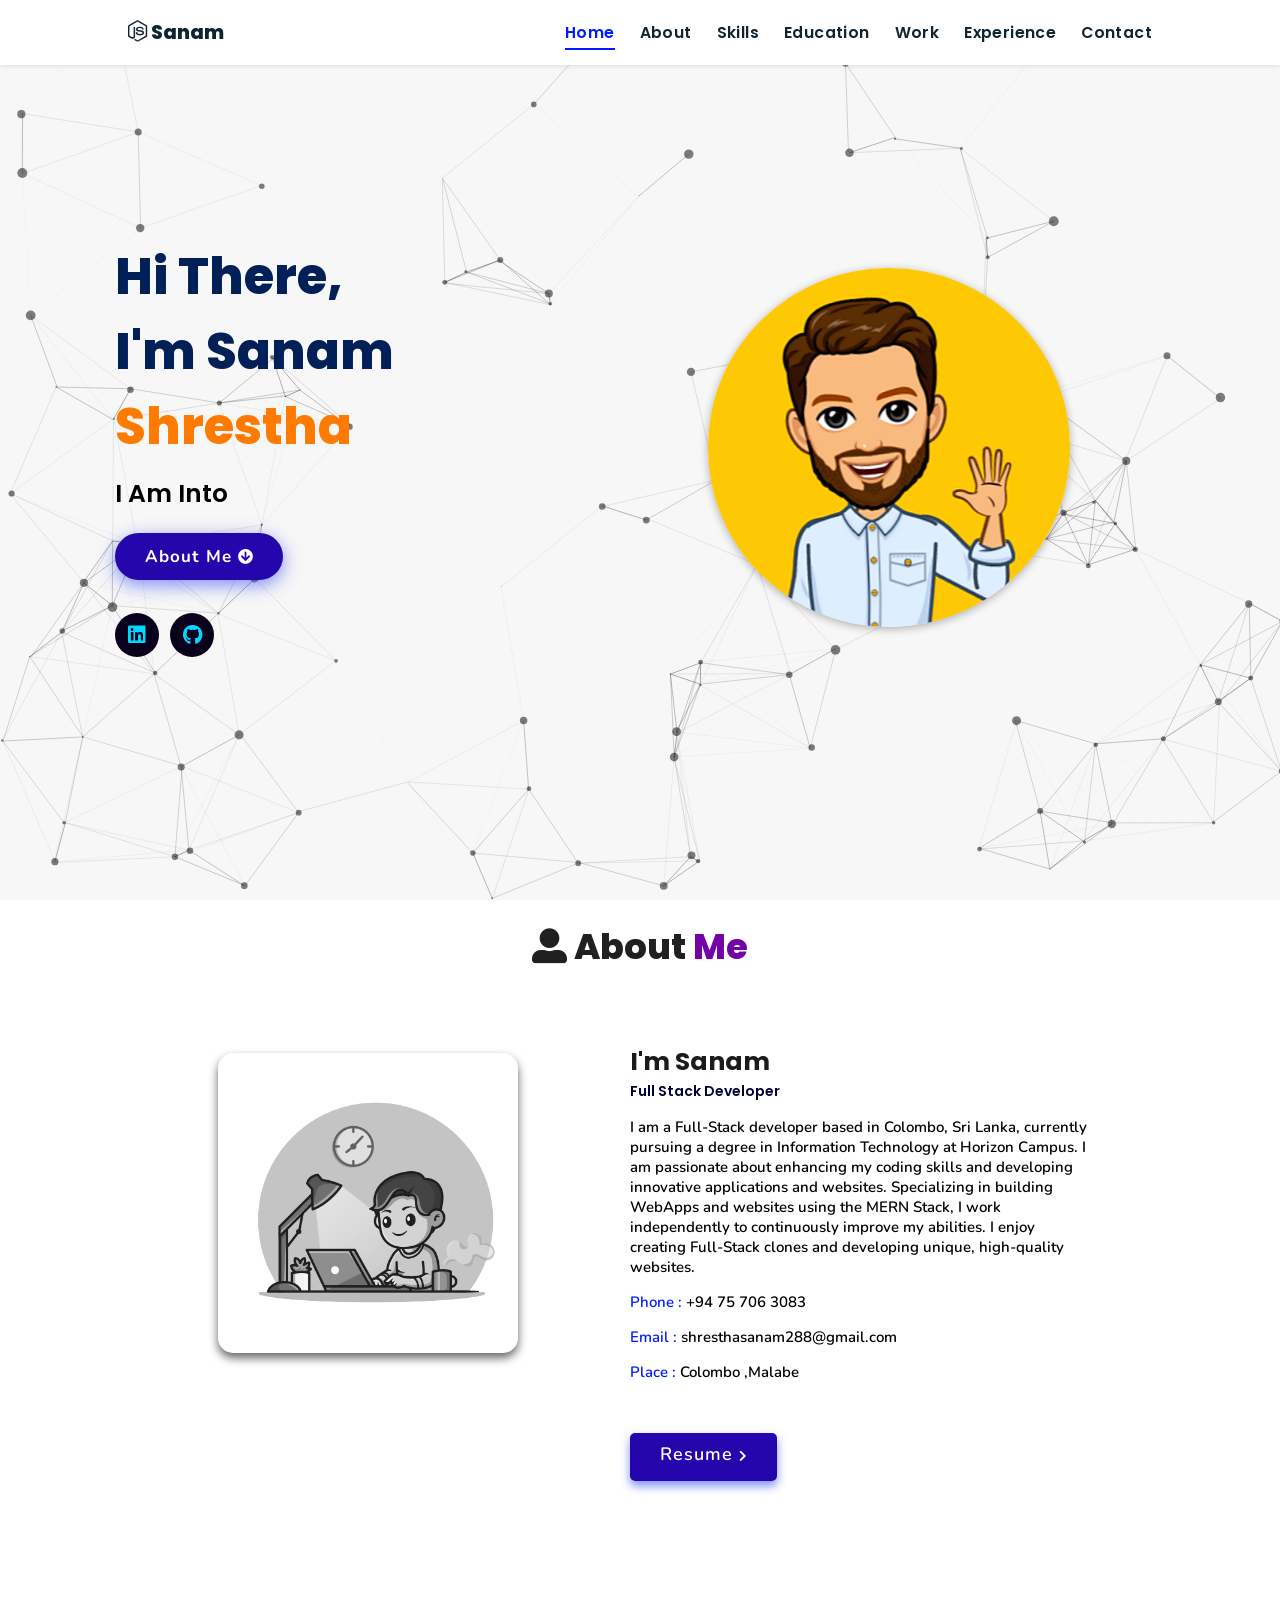
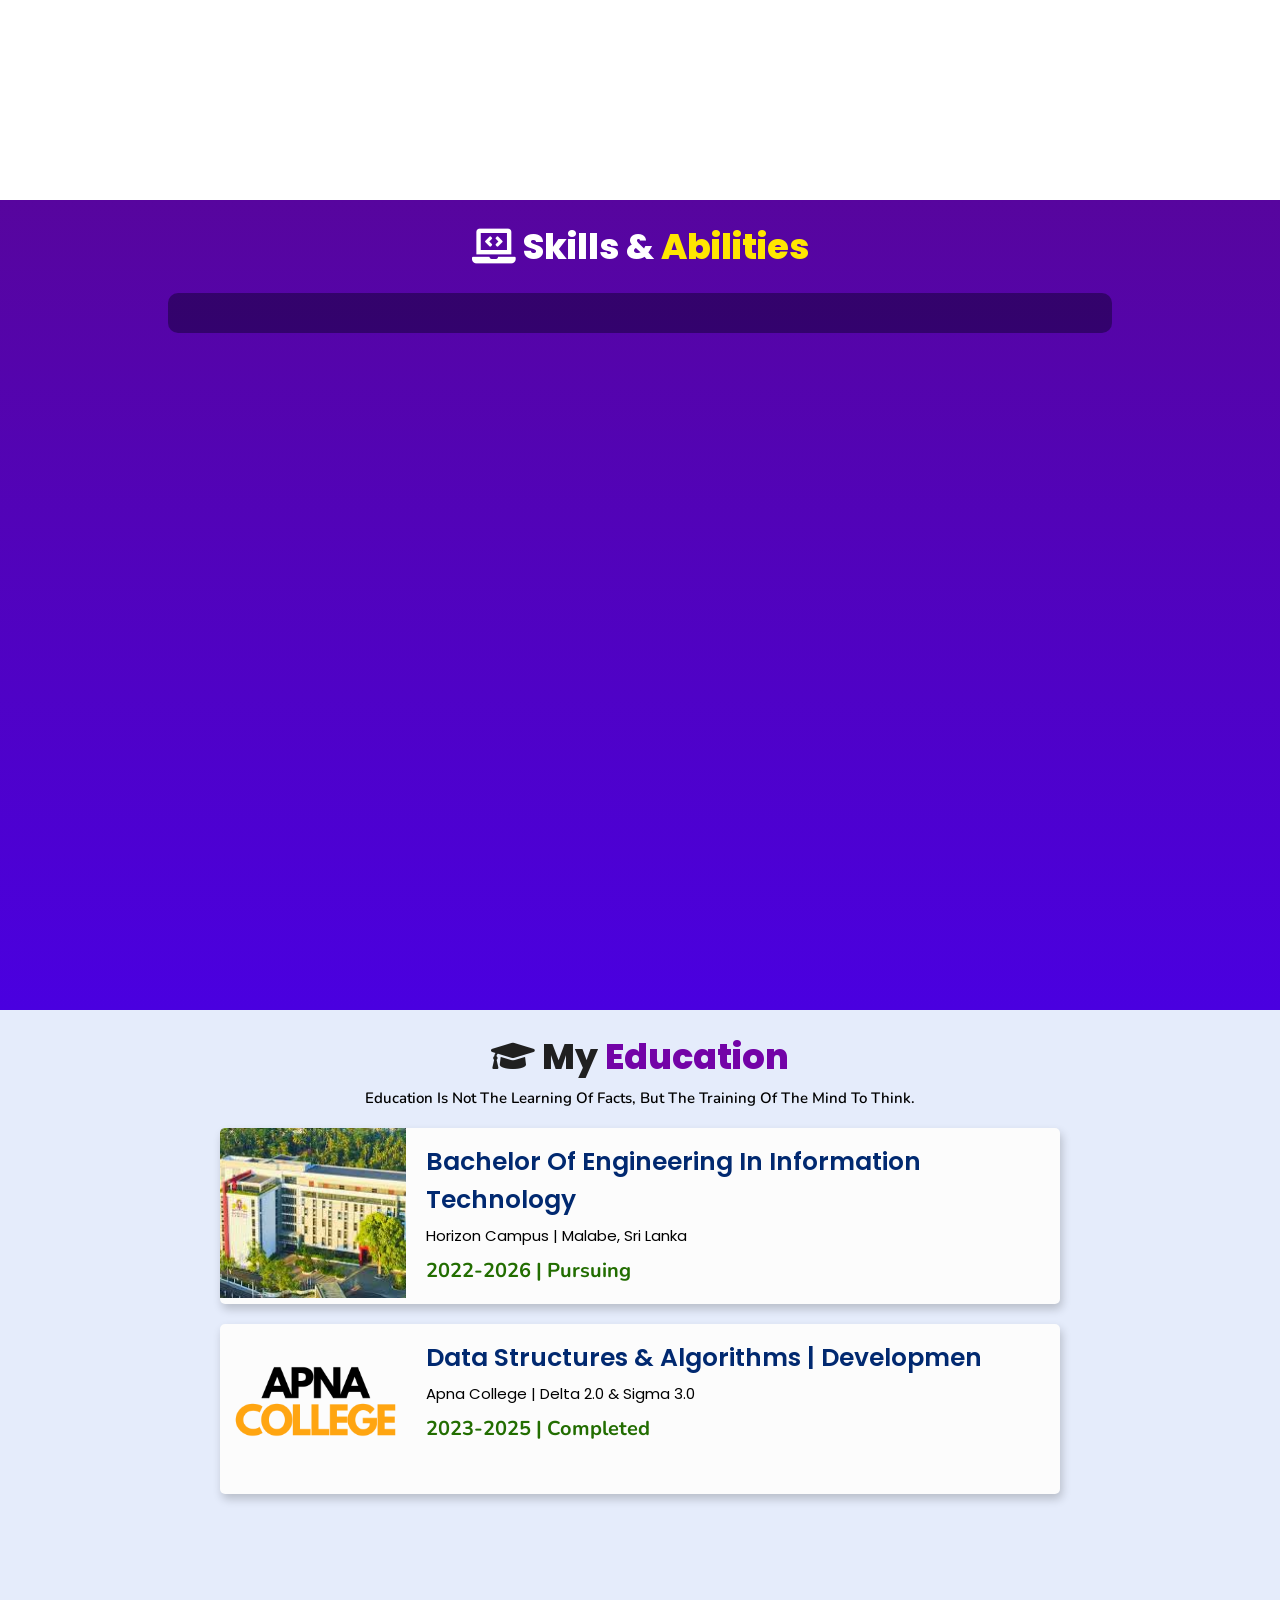
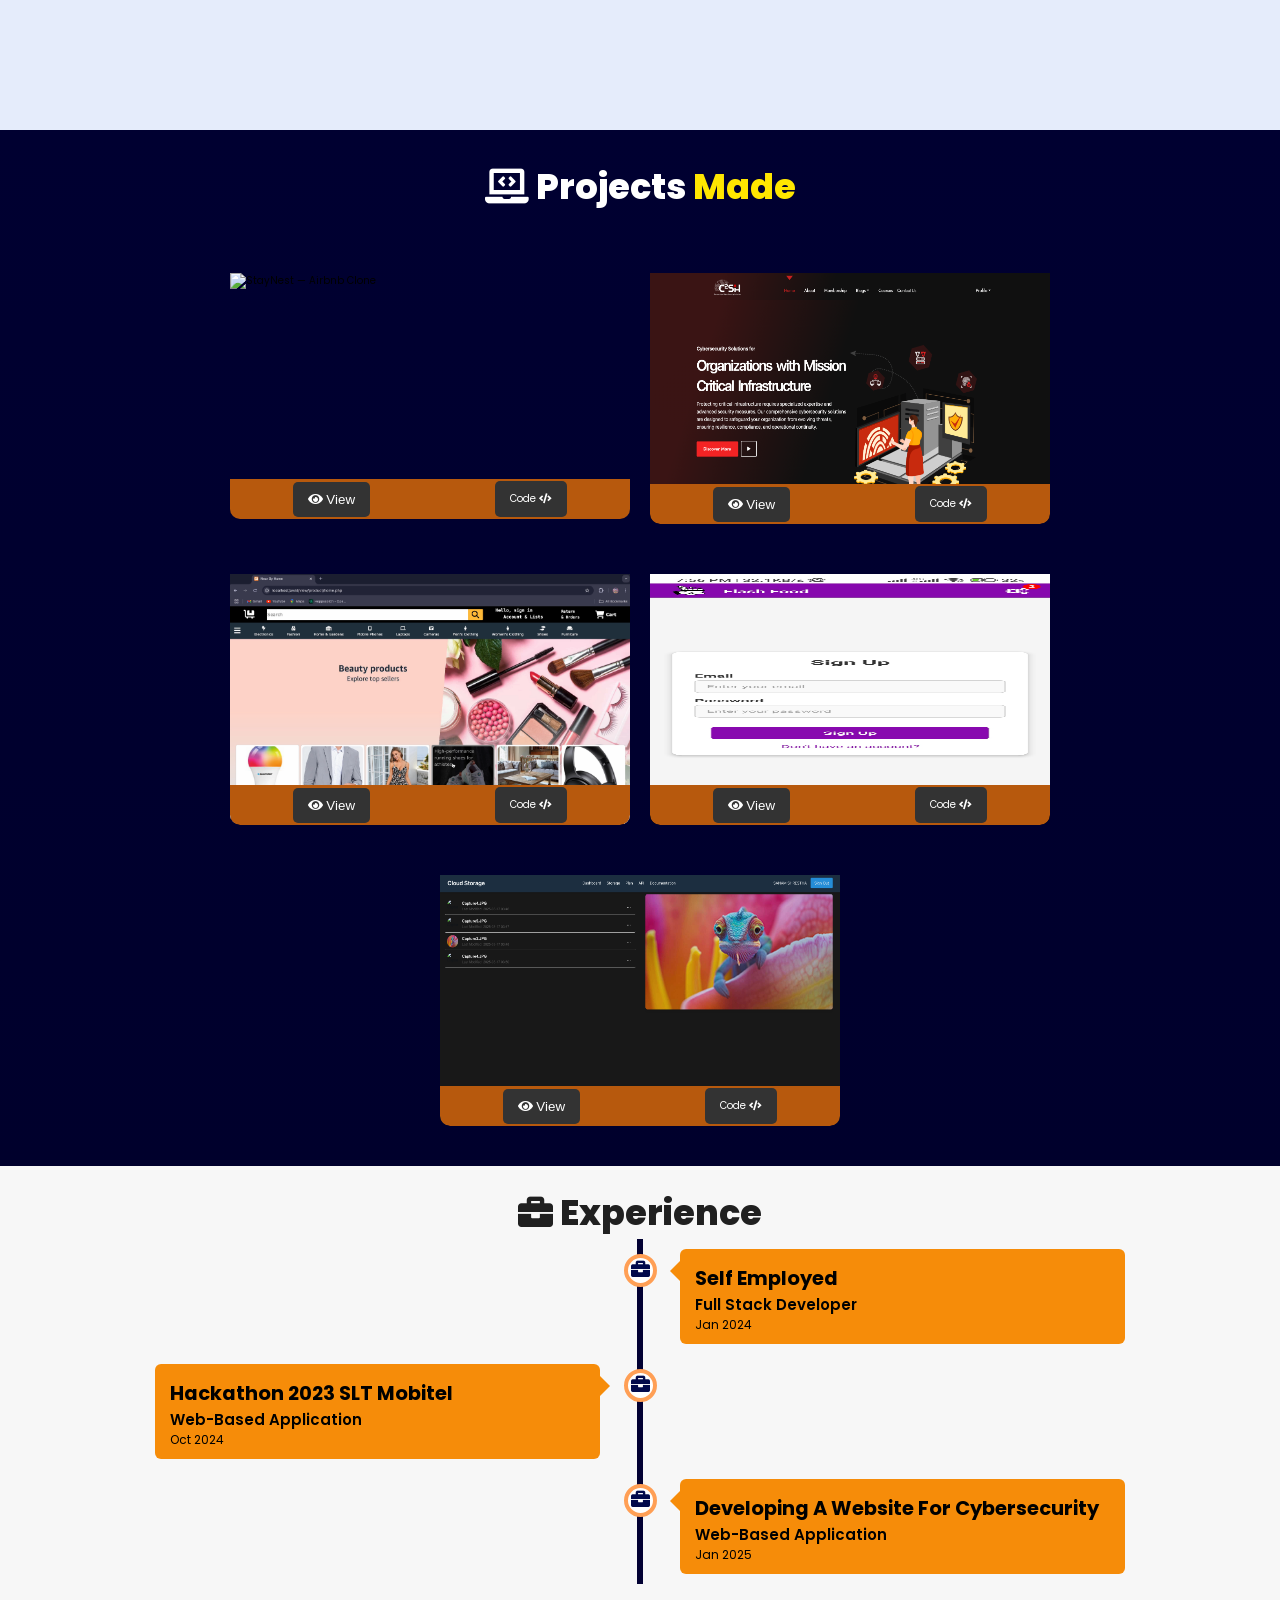
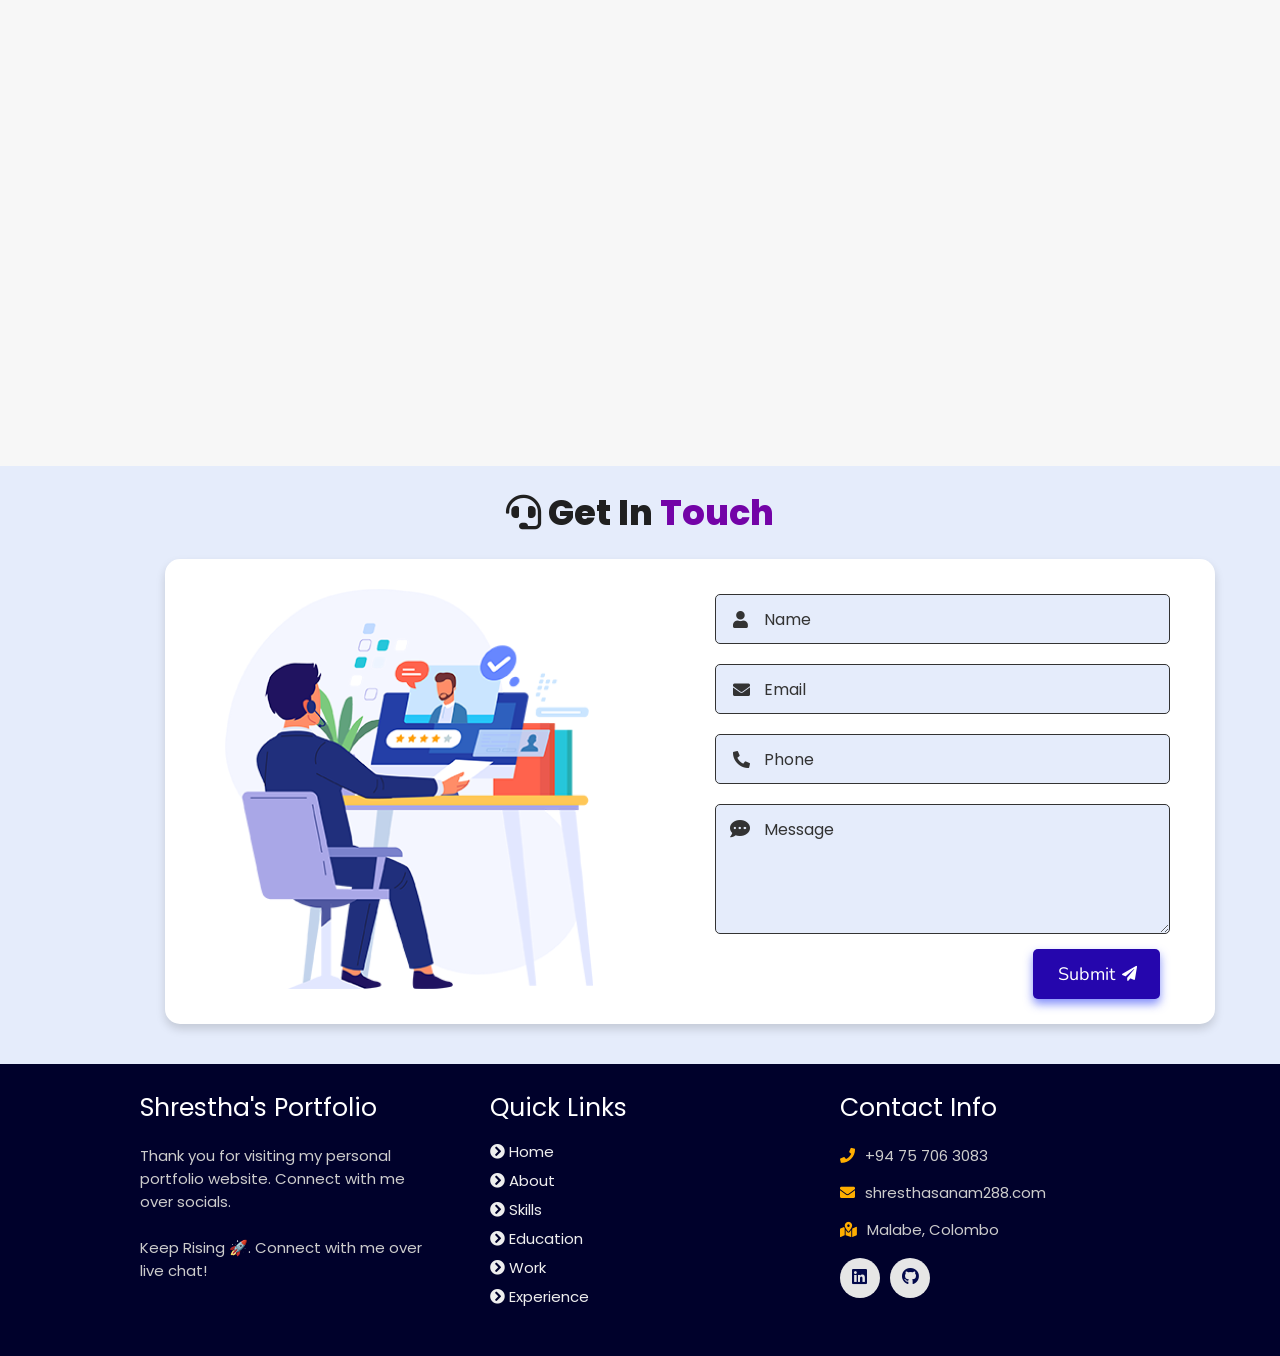
==== index.html @ e79ca063 "first commit" ====
<!DOCTYPE html>
<html lang="en">
<head>
    <meta charset="UTF-8">
    <meta http-equiv="X-UA-Compatible" content="IE=edge">
    <meta name="viewport" content="width=device-width, initial-scale=1.0">
    <meta name="keywords"
      content=", portfolio, jigar, full stack dev, personal portfolio lifecodes, portfolio design, portfolio website, personal portfolio" />
    <meta name="description" content="Welcome to Jigar's Portfolio. Full-Stack Web Developer and Android App Developer" />
    <!-- Custom CSS -->
    <link rel="stylesheet" href="./assets/css/style.css">
    <!-- Font Awesome -->
    <link rel="stylesheet" href="https://cdnjs.cloudflare.com/ajax/libs/font-awesome/5.15.3/css/all.min.css" integrity="sha512-iBBXm8fW90+nuLcSKlbmrPcLa0OT92xO1BIsZ+ywDWZCvqsWgccV3gFoRBv0z+8dLJgyAHIhR35VZc2oM/gI1w==" crossorigin="anonymous" referrerpolicy="no-referrer" />
    <!-- Favicon -->
    <link id='favicon' rel="shortcut icon" href="./assets/images/cmsoon.png" type="image/x-png">
    <title>Portfolio | Sanam</title>
</head>
<style>
.projecttt {
  display: flex;
  flex-wrap: wrap;
  gap: 20px;
  padding: 20px;
  justify-content: center;
}

  .projectBox {
    margin-top: 3rem;
    width: 40rem;

    border-bottom-left-radius: 10px !important;
    border-bottom-right-radius: 10px;
    overflow: hidden;

  }

  .projectBox img {
    width: 100%;
    max-height: 25rem;
    min-height: 25rem;

  }

  .projectBox .btns {
    background-color: #b7590d;
    height: 4rem;
    margin-top: -4.4rem;
    z-index: 1;
    position: relative;
    border-bottom-left-radius: 10px;
    border-bottom-right-radius: 10px;
    display: flex;
    align-items: center;
    justify-content: space-around;
  }

  .projectBox .btns .btn {
    text-decoration: none;
    background-color: #333;
    color: white;
    padding: 10px 15px;
    margin: 5px 0;
    border-radius: 5px;
    display: inline-block;
    transition: background-color 0.3s ease;
  }

  .projectBox .btns .btn:hover {
    background-color: #555;
  }
</style>
<body oncontextmenu="return false">

<!-- pre loader -->
<!-- <div class="loader-container">
  <img draggable="false" src="./assets/images/preloader.gif" alt="">
</div> -->

<!-- navbar starts -->
<header>
        <a href="/" class="logo"><i class="fab fa-node-js"></i> Sanam</a>

        <div id="menu" class="fas fa-bars"></div>
        <nav class="navbar">
            <ul>
            <li><a class="active" href="#home">Home</a></li>
            <li><a href="#about">About</a></li>
            <li><a href="#skills">Skills</a></li>
            <li><a href="#education">Education</a></li>
            <li><a href="#work">Work</a></li>
            <li><a href="#experience">Experience</a></li>
            <li><a href="#contact">Contact</a></li>
            </ul>
        </nav>
</header>
<!-- navbar ends -->


<!-- hero section starts -->
<section class="home" id="home">
    <div id="particles-js"></div>

    <div class="content">
    <h2>Hi There,<br /> I'm Sanam <span>Shrestha</span></h2>
    <p>i am into <span class="typing-text"></span></p>
    <a href="#about" class="btn"><span>About Me</span>
      <i class="fas fa-arrow-circle-down"></i>
    </a>
    <div class="socials">
        <ul class="social-icons">
          <li><a class="linkedin" aria-label="LinkedIn" href="https://www.linkedin.com/in/sanam-shrestha-933bb5189/"
              target="_blank"><i class="fab fa-linkedin"></i></a></li>
          <li><a class="github" aria-label="GitHub" href="https://github.com/sanam1999" target="_blank"><i
                class="fab fa-github"></i></a></li>
          <!-- <li><a class="twitter" aria-label="Twitter" href="https://twitter.com/jigar_sable" target="_blank"><i class="fab fa-twitter"></i></a></li> -->
          <!-- <li><a class="telegram" aria-label="Telegram" href="https://t.me/lifecode5" target="_blank"><i class="fab fa-telegram-plane"></i></a></li> -->
        </ul>
      </div>
    </div>
<div class="image">
    <img draggable="false" class="tilt" src="./assets/images/hero1.png" alt="">
</div>
</section>
<!-- hero section ends -->


<!-- about section starts -->
<section class="about" id="about">
    <h2 class="heading"><i class="fas fa-user-alt"></i> About <span>Me</span></h2>
    
    <div class="row">

    <div class="image">
        <img draggable="false" class="tilt" src="./assets/images/cmsoon.png" alt="">
    </div>
    <div class="content">
        <h3>I'm Sanam</h3>
        <span class="tag">Full Stack Developer</span>
        
        <p>I am a Full-Stack developer based in Colombo, Sri Lanka, currently pursuing a degree in Information Technology at
          Horizon Campus. I am passionate about enhancing my coding skills and developing innovative applications and websites.
          Specializing in building WebApps and websites using the MERN Stack, I work independently to continuously improve my
          abilities. I enjoy creating Full-Stack clones and developing unique, high-quality websites. </p>
        
        <div class="box-container">
            <div class="box">
              <p><span> phone : </span> +94 75 706 3083</p>
              
              
              <p><span> Email : </span> shresthasanam288@gmail.com</p>
              <p><span> place : </span> Colombo ,Malabe</p>
            </div>
        </div>
        
        <div class="resumebtn">
            <a href="https://drive.google.com/file/d/1171A6uXDtt6zjTAc5WfimuRPs0Zr7QX6/view?usp=drive_link" target="_blank"
              class="btn"><span>Resume</span>
                <i class="fas fa-chevron-right"></i>
            </a>
        </div>

    </div>
    </div>
</section>
<!-- about section ends -->

<!-- skills section starts -->
<section class="skills" id="skills">

    <h2 class="heading"><i class="fas fa-laptop-code"></i> Skills & <span>Abilities</span></h2>

    <div class="container">
          <div class="row" id="skillsContainer">

            <!-- <div class="bar">
              <div class="info">
                <img src="https://img.icons8.com/color/48/000000/adobe-xd.png"/>
                <span>AdobeXD</span>
              </div>
            </div> -->

      </div>
</div>
</section>
<!-- skills section ends -->


<!-- education section starts -->
<section class="education" id="education">

  <h1 class="heading"><i class="fas fa-graduation-cap"></i> My <span>Education</span></h1>

    <p class="qoute">Education is not the learning of facts, but the training of the mind to think.</p>

    <div class="box-container">

    <div class="box">
        <div class="image">
        <img draggable="false" src="./assets/images/educat/campus.jpeg" alt="">
        </div>
        <div class="content">
        <h3>Bachelor of Engineering in Information Technology</h3>
        <p>Horizon Campus | Malabe, Sri Lanka </p>
        <h4>2022-2026 | Pursuing</h4>
        </div>
    </div>

    <div class="box">
      <div class="image">
      <img draggable="false" src="./assets/images/educat/course.png" alt="">
      </div>
      <div class="content">
      <h3> Data Structures & Algorithms | Developmen </h3>
      <p>Apna College | Delta 2.0 & Sigma 3.0</p>
      <h4>2023-2025 | Completed</h4>
      </div>
    </div>

</div>
</section>
<!-- education section ends -->


<!-- work project section starts -->
<section class="work" id="work">

  <h2 class="heading"><i class="fas fa-laptop-code"></i> Projects <span>Made</span></h2>

  <div class="projecttt">
  
 

</div>


</section>
<!-- work project section ends -->

<!-- experience section starts -->
<section class="experience" id="experience">

  <h2 class="heading"><i class="fas fa-briefcase"></i> Experience </h2>

  <div class="timeline">

    <div class="container right">
      <div class="content">
        <div class="tag">
          <h2>Self Employed</h2>
        </div>
        <div class="desc">
            <h3>Full Stack Developer</h3>
            <p>Jan 2024</p>
        </div>
      </div>
    </div>

    <div class="container left">
      <div class="content">
        <div class="tag">
          <h2>Hackathon 2023 SLT Mobitel</h2>
          </div>
          <div class="desc">
            <h3>Web-based Application</h3>
            <p>Oct 2024</p>
        </div>
      </div>
    </div>
  <div class="container right">
    <div class="content">
      <div class="tag">
        <h2>Developing a Website for Cybersecurity</h2>
        </div>
        <div class="desc">
        <h3>Web-based Application</h3>
        <p>Jan 2025</p>
        </div>
        </div>
        </div>

  


</div>

</section>
<!-- experience section ends -->

<!-- contact section starts -->
<section class="contact" id="contact">
  
  <h2 class="heading"><i class="fas fa-headset"></i> Get in <span>Touch</span></h2>

  <div class="container">
    <div class="content">
      <div class="image-box">
        <img draggable="false" src="./assets/images/contact1.png" alt="">
      </div>
    <form id="contact-form">
      
      <div class="form-group">
        <div class="field">
          <input type="text" name="name" placeholder="Name" required>
          <i class='fas fa-user'></i>
        </div>
        <div class="field">
          <input type="text" name="email" placeholder="Email" required>
          <i class='fas fa-envelope'></i>
        </div>
        <div class="field">
          <input type="text" name="phone" placeholder="Phone">
          <i class='fas fa-phone-alt'></i>
        </div>
        <div class="message">
        <textarea placeholder="Message" name="message" required></textarea>
        <i class="fas fa-comment-dots"></i>
        </div>
        </div>
      <div class="button-area">
        <button type="submit">
          Submit <i class="fa fa-paper-plane"></i></button>
      </div>
    </form>
  </div>
  </div>
</section>
<!-- contact section ends -->


<!-- footer section starts -->
<section class="footer">

  <div class="box-container">

      <div class="box">
          <h3>Shrestha's Portfolio</h3>
          <p>Thank you for visiting my personal portfolio website. Connect with me over socials. <br/> <br/> Keep Rising 🚀. Connect with me over live chat!</p>
      </div>

      <div class="box">
          <h3>quick links</h3>
          <a href="#home"><i class="fas fa-chevron-circle-right"></i> home</a>
          <a href="#about"><i class="fas fa-chevron-circle-right"></i> about</a>
          <a href="#skills"><i class="fas fa-chevron-circle-right"></i> skills</a>
          <a href="#education"><i class="fas fa-chevron-circle-right"></i> education</a>
          <a href="#work"><i class="fas fa-chevron-circle-right"></i> work</a>
          <a href="#experience"><i class="fas fa-chevron-circle-right"></i> experience</a>
      </div>

      <div class="box">
          <h3>contact info</h3>
          <p> <i class="fas fa-phone"></i>+94 75 706 3083</p>
          <p> <i class="fas fa-envelope"></i>shresthasanam288.com</p>
          <p> <i class="fas fa-map-marked-alt"></i>Malabe, Colombo</p>
          <div class="share">

              <a href="https://www.linkedin.com/in/sanam-shrestha-933bb5189/" class="fab fa-linkedin" aria-label="LinkedIn"
                target="_blank"></a>
              <a href="https://github.com/sanam1999" class="fab fa-github" aria-label="GitHub" target="_blank"></a>
              </div>
      </div>
  </div>



</section>
<!-- footer section ends -->


<!-- scroll top btn -->
<a href="#home" aria-label="ScrollTop" class="fas fa-angle-up" id="scroll-top"></a>
<!-- scroll back to top -->


<!-- ==== ALL MAJOR JAVASCRIPT CDNS STARTS ==== -->
<!-- jquery cdn -->
<script src="https://cdnjs.cloudflare.com/ajax/libs/jquery/3.6.0/jquery.min.js" integrity="sha512-894YE6QWD5I59HgZOGReFYm4dnWc1Qt5NtvYSaNcOP+u1T9qYdvdihz0PPSiiqn/+/3e7Jo4EaG7TubfWGUrMQ==" crossorigin="anonymous" referrerpolicy="no-referrer"></script>

<!-- typed.js cdn -->
<script src="https://cdnjs.cloudflare.com/ajax/libs/typed.js/2.0.5/typed.min.js" integrity="sha512-1KbKusm/hAtkX5FScVR5G36wodIMnVd/aP04af06iyQTkD17szAMGNmxfNH+tEuFp3Og/P5G32L1qEC47CZbUQ==" crossorigin="anonymous" referrerpolicy="no-referrer"></script>

<!-- particle.js links -->
<script src="./assets/js/particles.min.js"></script>
<script src="./assets/js/app.js"></script>

<!-- vanilla tilt.js links -->
<script src="https://cdnjs.cloudflare.com/ajax/libs/vanilla-tilt/1.7.0/vanilla-tilt.min.js" integrity="sha512-SttpKhJqONuBVxbRcuH0wezjuX+BoFoli0yPsnrAADcHsQMW8rkR84ItFHGIkPvhnlRnE2FaifDOUw+EltbuHg==" crossorigin="anonymous" referrerpolicy="no-referrer"></script>

<!-- scroll reveal anim -->
<script src="https://unpkg.com/scrollreveal"></script>

<script
      type="text/javascript"
      src="https://cdn.jsdelivr.net/npm/emailjs-com@3/dist/email.min.js"
    ></script>

<!-- ==== ALL MAJOR JAVASCRIPT CDNS ENDS ==== -->

<script src="./assets/js/script.js"></script>
<script src="./assets/js/loadprojectdata.js"></script>


</body>
</html>
---- assets/css/style.css ----
@import url("https://fonts.googleapis.com/css2?family=Poppins:wght@400;600;700&display=swap");
@import url("https://fonts.googleapis.com/css2?family=Nunito:ital,wght@0,300;0,400;0,600;0,700;1,300;1,400&display=swap");

* {
  margin: 0;
  padding: 0;
  box-sizing: border-box;
  text-decoration: none;
  outline: none;
  border: none;
  text-transform: capitalize;
  transition: all 0.2s linear;
}
html {
  font-size: 62.5%;
  overflow-x: hidden;
  scroll-behavior: smooth;
}
body {
  background: #f7f7f7;
  font-family: "Poppins", sans-serif;
}

*::selection {
  background: #2b3dda;
  color: #fff;
}

html {
  font-size: 62.5%;
  overflow-x: hidden;
}
html::-webkit-scrollbar {
  width: 0.8rem;
}
html::-webkit-scrollbar-track {
  background: rgb(235, 202, 245);
}
html::-webkit-scrollbar-thumb {
  background: #420177;
}

/* pre loader start */
.loader-container {
  position: fixed;
  top: 0;
  left: 0;
  z-index: 10000;
  background: #e6eff1;
  display: flex;
  align-items: center;
  justify-content: center;
  height: 100%;
  width: 100%;
}
.loader-container.fade-out {
  top: -120%;
}
/* pre loader end */

/* navbar starts */
header {
  position: fixed;
  top: 0;
  left: 0;
  right: 0;
  z-index: 1000;
  display: flex;
  align-items: center;
  justify-content: space-between;
  padding: 1.7rem 10%;
  height: 6.5rem;
  background-color: #fff;
  box-shadow: 0 1px 4px rgba(146, 161, 176, 0.3);
}
section {
  min-height: 100vh;
  padding: 2rem 9%;
}
.heading {
  font-size: 3.5rem;
  color: rgb(32, 32, 32);
  font-weight: 800;
  text-align: center;
}
.heading span {
  color: rgb(115, 3, 167);
}
header .logo {
  font-size: 1.9rem;
  font-weight: 800;
  text-decoration: none;
  color: #0e2431;
}
header .logo i {
  font-size: 2.2rem;
}
header .logo:hover {
  color: #fc8c05;
}
header .navbar ul {
  list-style: none;
  display: flex;
  justify-content: center;
  align-items: center;
}
header .navbar li {
  margin-left: 2.5rem;
}
header .navbar ul li a {
  font-size: 1.57rem;
  color: #0e2431;
  font-weight: 600;
  text-decoration: none;
  letter-spacing: 0.04rem;
  transition: 0.2s;
}
header .navbar ul li a.active,
header .navbar ul li a:hover {
  color: #011aff;
  border-bottom: 0.2rem solid #011aff;
  padding: 0.5rem 0;
}
/* navbar ends */

/* hamburger icon starts*/
#menu {
  font-size: 3rem;
  cursor: pointer;
  color: rgb(24, 2, 63);
  display: none;
}
@media (max-width: 768px) {
  #menu {
    display: block;
  }
  header .navbar {
    position: fixed;
    top: 6.5rem;
    right: -120%;
    width: 75%;
    height: 100%;
    text-align: left;
    align-items: flex-start;
    background-color: #0e0f31;
  }
  header .navbar ul {
    flex-flow: column;
    padding: 1rem;
  }
  header .navbar ul li {
    text-align: center;
    width: 100%;
    margin: 1rem 0;
    border-radius: 0.5rem;
    width: 26rem;
  }
  header .navbar ul li a {
    display: block;
    padding: 1rem;
    text-align: left;
    color: #fff;
    font-size: 2rem;
  }
  header .navbar ul li a.active,
  header .navbar ul li a:hover {
    padding: 1rem;
    color: #fff;
    border-radius: 0.5rem;
    border-bottom: 0.5rem solid #011aff;
  }
  .fa-times {
    transform: rotate(180deg);
  }
  header .navbar.nav-toggle {
    right: 0;
  }
}
/* hamburger icon ends */

/* hero section starts*/
.home {
  position: relative;
  display: flex;
  flex-wrap: wrap;
  gap: 1.5rem;
  min-height: 100vh;
  align-items: center;
}
.home #particles-js {
  position: absolute;
  top: 0;
  left: 0;
  height: 100%;
  width: 100%;
}
.home::before {
  content: "";
  position: absolute;
  top: 0;
  left: 0;
  height: 100%;
  width: 100%;
}
.home .content {
  flex: 1 1 40rem;
  padding-top: 1rem;
  z-index: 1;
}
.home .image {
  flex: 1 1 40rem;
  z-index: 1;
}
.home .image img {
  width: 70%;
  margin-left: 6rem;
  border-radius: 50%;
  box-shadow: 0 2px 8px rgba(0, 0, 0, 0.3);
  cursor: pointer;
}
.home .image img:hover {
  box-shadow: 0 5px 15px rgba(0, 0, 0, 0.5);
}
.home .content h2 {
  font-size: 5rem;
  font-weight: 800;
  color: #002057;
}
.home .content h2 span {
  font-size: 5rem;
  font-weight: 800;
  color: #ff7b00;
}
.home .content p {
  font-size: 2.5rem;
  color: #000;
  font-weight: 600;
  padding: 1rem 0;
}
.home .content p span {
  font-size: 2.5rem;
  color: rgb(148, 8, 8);
  font-weight: 600;
  padding: 1rem 0;
}
.home .btn {
  margin-top: 1rem;
  position: absolute;
  line-height: 0;
  padding: 1.6rem 3rem;
  border-radius: 4em;
  transition: 0.5s;
  color: #fff;
  background: #2506ad;
  box-shadow: 0px 5px 18px rgba(48, 68, 247, 0.6);
  font-family: "Nunito", sans-serif;
}
.home .btn span {
  font-weight: 700;
  font-size: 1.7rem;
  letter-spacing: 0.1rem;
}
.home .btn i {
  margin-left: 0.3rem;
  font-size: 1.5rem;
  transition: 0.3s;
}
.home .btn:hover {
  background: #1a047e;
}
.home .btn:hover i {
  transform: translateX(5px);
}
/* social icons start */
.socials {
  position: relative;
  margin-top: 9rem;
}
.socials .social-icons {
  padding-left: 0;
  margin-bottom: 0;
  list-style: none;
}
.socials .social-icons li {
  display: inline-block;
  margin-bottom: 14px;
}
.social-icons a {
  font-size: 2rem;
  display: inline-block;
  line-height: 44px;
  color: #00d9ff;
  background-color: #09011b;
  width: 44px;
  height: 44px;
  text-align: center;
  margin-right: 8px;
  border-radius: 100%;
  -webkit-transition: all 0.2s linear;
  -o-transition: all 0.2s linear;
  transition: all 0.2s linear;
}
.social-icons a:active,
.social-icons a:focus,
.social-icons a:hover {
  color: #fff;
  background-color: #0685da;
}
.social-icons a.github:hover {
  background-color: #0e0e0e;
}
.social-icons a.twitter:hover {
  background-color: #00aced;
}
.social-icons a.linkedin:hover {
  background-color: #007bb6;
}
.social-icons a.dev:hover {
  background-color: #070707;
}
.social-icons a.instagram:hover {
  background-color: #ee00da;
}
/* social icons end */

/* hero media queries starts*/
@media (max-width: 450px) {
  .home .btn {
    margin: 4rem 0;
  }
  .socials {
    margin-top: 12rem;
  }
  .home .image img {
    margin-top: -12rem;
  }
  .home .content p {
    font-size: 2.2rem;
  }
  .home .content p span {
    font-size: 2.2rem;
  }
}
/* hero media queries ends*/
/* hero section end */

/* about section starts */
.about {
  background: rgb(255, 255, 255);
}
.about .row {
  display: flex;
  flex-direction: row;
  gap: 2rem;
  flex-wrap: wrap;
  padding: 4rem;
}
.about .row .image {
  text-align: center;
  flex: 1 1 35rem;
}
.about .row .image img {
  margin: 4rem;
  width: 30rem;
  height: auto;
  border-radius: 5%;
  box-shadow: 0 5px 10px rgba(0, 0, 0, 0.6);
  mix-blend-mode: luminosity;
  transition: 0.3s;
  cursor: pointer;
}
.about .row .image img:hover {
  mix-blend-mode: normal;
}
.about .row .content {
  flex: 1 1 45rem;
  padding: 3rem;
}
.about .row .content h3 {
  color: rgb(27, 27, 27);
  font-size: 2.5rem;
}
.about .row .content .tag {
  font-size: 1.4rem;
  color: #020133;
  font-weight: 600;
  margin-top: 1rem;
}
.about .row .content p {
  font-size: 1.5rem;
  margin-top: 1.5rem;
  font-family: "Nunito";
  font-weight: 600;
  text-transform: none;
}
.about .row .content .box-container {
  display: flex;
  flex-wrap: wrap;
  gap: 1.5rem;
  font-family: "Nunito";
  font-weight: 600;
}
.about .row .content .box-container .box p {
  text-transform: none;
}
.about .row .content .box-container .box p span {
  color: #011aff;
}
.resumebtn {
  margin-top: 6rem;
}
.resumebtn .btn {
  padding: 1.7rem 3rem;
  border-radius: 0.5em;
  transition: 0.3s;
  color: #fff;
  background: #2506ad;
  box-shadow: 0px 5px 10px rgba(48, 68, 247, 0.6);
  font-family: "Nunito", sans-serif;
}
.resumebtn .btn span {
  font-weight: 600;
  font-size: 1.8rem;
  letter-spacing: 0.1rem;
}
.resumebtn .btn i {
  margin-left: 0.3rem;
  font-size: 1.2rem;
  transition: 0.3s;
}
.resumebtn .btn:hover {
  background: #1a047e;
}
.resumebtn .btn:hover i {
  transform: translateX(5px);
}
/* about media queries starts*/
@media screen and (max-width: 600px) {
  .about .row .image {
    margin-top: 2rem;
  }
  .about .row .image img {
    margin: 0 auto;
    width: 80%;
    mix-blend-mode: normal;
  }
  .about .row {
    padding: 0.5rem;
    margin-bottom: 7rem;
  }
  .about .row .content {
    padding: 1rem;
  }
  .about .row .content .box-container {
    gap: 0;
  }
}
/* about media queries ends*/
/* about section ends */

/* skills section starts */
.skills {
  min-height: 90vh;
  background: linear-gradient(to bottom, #57059e, #4a00e0);
}
.skills h2 {
  color: #fff;
}
.skills .heading span {
  color: rgb(255, 230, 0);
}
.skills .container {
  background: rgba(0, 0, 22, 0.4);
  color: #fff;
  border-radius: 1rem;
  padding: 2rem;
  width: 90%;
  margin: auto;
  margin-top: 2rem;
}
.skills .container .row {
  display: grid;
  grid-template-columns: repeat(6, 1fr);
  flex-wrap: wrap;
  gap: 1.8rem;
}
.skills .container .bar {
  margin-bottom: 15px;
  padding: 10px;
  border-radius: 1rem;
  box-shadow: 0 4px 10px rgba(0, 0, 0, 0.2);
  background: rgba(0, 0, 22, 0.9);
  transition: 0.2s;
}
.skills .container .bar:hover {
  box-shadow: 0 8px 10px rgba(0, 2, 68, 0.8) !important;
  background-color: rgba(0, 0, 0, 0.9) !important;
}
.skills .container .bar .info {
  display: flex;
  flex-direction: column;
  align-items: center;
  gap: 1rem;
  margin-top: 1rem;
}
.skills .container .bar .info i {
  font-size: 4rem;
}
.skills .container .bar .info span {
  font-size: 2rem;
  font-weight: 500;
  font-family: "Poppins";
  margin-left: 0.5rem;
}
/* skills media queries starts*/
@media screen and (max-width: 600px) {
  .skills .container {
    padding: 0;
    margin: 0;
  }
  .skills .container .row {
    grid-template-columns: repeat(2, 1fr);
    margin: 1rem;
    padding: 2rem 0.2rem 2rem 0.2rem;
    gap: 1rem;
  }
  .skills .container {
    margin-top: 5px;
    width: 100%;
  }
}
/* skills media queries ends*/
/* skills section ends */

/* education section starts */
.education {
  background: #e5ecfb;
  min-height: 80vh;
}
.education .qoute {
  font-size: 1.5rem;
  text-align: center;
  font-family: "Nunito", sans-serif;
  font-weight: 600;
  margin-top: 0.5rem;
}
.education .box-container {
  display: flex;
  flex-wrap: wrap;
  justify-content: center;
  align-items: center;
  flex-direction: column;
}
.education .box-container .box {
  display: flex;
  flex-direction: row;
  width: 80%;
  border-radius: 0.5rem;
  box-shadow: 0.2rem 0.5rem 1rem rgba(0, 0, 0, 0.2);
  text-align: center;
  position: relative;
  margin-top: 2rem;
  overflow: hidden;
  transition: 0.3s;
  background: rgb(252, 252, 252);
}
.education .box-container .box:hover {
  transform: scale(1.03);
  box-shadow: 1rem 0.5rem 1.2rem rgba(0, 0, 0, 0.3);
}
.education .box-container .box .image {
  flex: 1 1 20rem;
  width: 100%;
  height: 17rem;
}
.education .box-container .box img {
  object-fit: cover;
  position: relative;
  width: 100%;
  height: 100%;
}
.education .box-container .box .content {
  position: relative;
  display: flex;
  flex-direction: column;
  padding: 1rem;
  flex-wrap: wrap;
  flex: 1 1 70rem;
}
.education .box-container .box .content h3 {
  font-size: 2.5rem;
  color: #012970;
  padding: 0.5rem 0;
  font-weight: 600;
  text-align: left;
  margin-left: 1rem;
}
.education .box-container .box .content p {
  font-size: 1.5rem;
  margin-left: 1rem;
  text-align: left;
}
.education h4 {
  font-size: 2rem;
  color: rgb(34, 109, 0);
  text-align: left;
  margin: 1rem;
  font-family: "Nunito", sans-serif;
  font-weight: 700;
}

/* education media queries starts*/
@media screen and (max-width: 600px) {
  .education .box-container .box {
    flex-direction: column;
    width: 100%;
  }
  .education .box-container .box .image {
    width: 100%;
    height: 25rem;
  }
  .education .box-container .box img {
    width: 100%;
  }
  .education .box-container .box .content {
    position: relative;
    display: flex;
    flex-direction: column;
    padding: 1rem;
    flex-wrap: wrap;
    flex: 0;
  }
  .education .btns {
    margin-top: 2rem;
    margin-left: 1rem;
    margin-right: 1rem;
    flex-wrap: wrap;
  }
}
/* education media queries ends*/
/* education section ends */

/* work section starts */
.work {
  /* background: #010124; */
  background: linear-gradient(to bottom, #000031, #00002c);
}
.work h2 {
  color: #fff;
  padding: 1rem;
}
.work .heading span {
  color: rgb(255, 230, 0);
}
.work .box-container {
  display: flex;
  flex-wrap: wrap;
  gap: 1.5rem;
  margin: 2rem;
}
.work .box-container .box {
  flex: 1 1 30rem;
  border-radius: 0.5rem;
  box-shadow: 0 0.5rem 1rem rgba(0, 0, 0, 0.1);
  position: relative;
  overflow: hidden;
  height: 30rem;
}
.work .box-container .box img {
  height: 100%;
  width: 100%;
  object-fit: cover;
}
.work .box-container .box .content {
  height: 100%;
  width: 100%;
  position: absolute;
  top: 85%;
  left: 0;
  background: rgba(255, 255, 255, 0.9);
  display: flex;
  flex-direction: column;
}
.work .box-container .box .content .tag {
  display: flex;
  flex-direction: row;
  justify-content: space-between;
  align-items: center;
  height: 4.5rem;
  width: 100%;
  padding-left: 1rem;
  background: #ffd900;
}
.work .box-container .box .content .tag h3 {
  font-size: 2rem;
}
.work .box-container .box:hover .content {
  top: 25%;
}
.work .desc {
  margin: 2rem;
  display: flex;
  flex-direction: column;
  justify-content: center;
}
.work .desc p {
  font-size: 1.5rem;
}
.work .desc .btns {
  display: flex;
  justify-content: space-between;
  width: 100%;
  margin-top: 2rem;
}
.work .desc .btns .btn {
  line-height: 0;
  display: inline;
  padding: 1.5rem 2.5rem;
  border-radius: 0.5rem;
  font-size: 1.5rem;
  color: #fff;
  background: rgb(12, 12, 12);
  margin-right: 2rem;
}
.work .desc .btns .btn:hover {
  background: #310ae0f5;
}
.work .viewall {
  display: flex;
  justify-content: center;
}
.work .viewall .btn {
  position: relative;
  line-height: 0;
  padding: 1.6rem 3rem;
  border-radius: 0.5em;
  transition: 0.5s;
  color: rgb(255, 255, 255);
  font-weight: 700;
  border: 2px solid #fff;
  box-shadow: 0px 5px 10px rgba(65, 84, 241, 0.4);
  text-align: center;
}
.work .viewall .btn span {
  font-weight: 600;
  font-size: 1.7rem;
  font-family: "Nunito", sans-serif;
}
.work .viewall .btn i {
  margin-left: 0.3rem;
  font-size: 1.5rem;
  transition: 0.3s;
}
.work .viewall .btn:hover {
  background: #fff;
  color: #000;
}
.work .viewall .btn:hover i {
  transform: translateX(5px);
}
/* work section ends */

/* experience section starts */
.experience .timeline {
  position: relative;
  max-width: 1200px;
  margin: 0 auto;
}
.experience .timeline::after {
  content: "";
  position: absolute;
  width: 6px;
  background: #020133;
  top: 0;
  bottom: 0;
  left: 50%;
  margin-left: -3px;
  z-index: -2;
}
.experience .container {
  padding: 10px 40px;
  position: relative;
  background-color: inherit;
  width: 50%;

}

/*circles on timeline*/
.experience .container::after {
  content: "\f0b1";
  position: absolute;
  width: 25px;
  height: 25px;
  right: -17px;
  background-color: rgb(255, 255, 255);
  border: 4px solid #ff9f55;
  top: 15px;
  border-radius: 50%;
  z-index: 100;
  font-size: 1.89rem;
  text-align: center;
  font-weight: 600;
  color: #02094b;
  font-family: "Font Awesome\ 5 Free";
}
.experience .left {
  left: 0;
}
.experience .right {
  left: 50%;
}
/* arrows pointing right */
.experience .left::before {
  content: " ";
  height: 0;
  position: absolute;
  top: 22px;
  width: 0;
  z-index: 1;
  right: 30px;
  border: medium solid #f68c09;
  border-width: 10px 0 10px 10px;
  border-color: transparent transparent transparent #f68c09;
}
/* arrows pointing left  */
.experience .right::before {
  content: " ";
  height: 0;
  position: absolute;
  top: 22px;
  width: 0;
  z-index: 1;
  left: 30px;
  border: medium solid #f68c09;
  border-width: 10px 10px 10px 0;
  border-color: transparent #f68c09 transparent transparent;
}
.experience .right::after {
  left: -16px;
}
.experience .content {
  background-color: #f68c09;
  position: relative;
  border-radius: 6px;
}
.experience .content .tag {
  font-size: 1.3rem;
  padding-top: 1.5rem;
  padding-left: 1.5rem;
}
.experience .content .desc {
  margin-left: 1.5rem;
  padding-bottom: 1rem;
}
.experience .content .desc h3 {
  font-size: 1.5rem;
  font-weight: 600;
}
.experience .content .desc p {
  font-size: 1.2rem;
}
/* view all button */
.morebtn {
  display: flex;
  justify-content: center;
}
.morebtn .btn {
  position: relative;
  line-height: 0;
  padding: 1.6rem 3rem;
  border-radius: 0.5em;
  transition: 0.5s;
  color: #fff;
  background: #2506ad;
  box-shadow: 0px 5px 10px rgba(48, 68, 247, 0.6);
  text-align: center;
}
.morebtn .btn span {
  font-weight: 600;
  font-size: 1.7rem;
  font-family: "Nunito", sans-serif;
}
.morebtn .btn i {
  margin-left: 0.3rem;
  font-size: 1.5rem;
  transition: 0.3s;
}
.morebtn .btn:hover {
  background: #1a047e;
}
.morebtn .btn:hover i {
  transform: translateX(5px);
}

/* Media queries - Responsive timeline on screens less than 600px wide */
@media screen and (max-width: 600px) {
  .experience {
    min-height: 80vh;
  }
  .experience .timeline {
    margin-top: 2rem;
  }
  .experience .timeline::after {
    left: 31px;
  }
  .experience .container {
    width: 100%;
    padding-left: 8rem;
    padding-right: 2rem;
  }
  .experience .container::after {
    font-size: 2.2rem;
  }
  .experience .container::before {
    left: 61px;
    border: medium solid #f68c09;
    border-width: 10px 10px 10px 0;
    border-color: transparent #f68c09 transparent transparent;
  }
  .experience .left::after {
    left: 15px;
  }
  .experience .right::after {
    left: 15px;
  }
  .experience .right {
    left: 0%;
  }
  .morebtn {
    margin-top: 3rem;
  }
}
/* experience media queries ends */
/* experience section ends */

/* contact section starts */
.contact {
  background: #e5ecfb;
  min-height: 60vh;
}
.contact .container {
  max-width: 1050px;
  width: 100%;
  background: #fff;
  border-radius: 1.5rem;
  margin: 2rem 5rem;
  box-shadow: 0 5px 10px rgba(0, 0, 0, 0.15);
}
.contact .container .content {
  display: flex;
  align-items: center;
  justify-content: space-between;
  padding: 2.5rem 2rem;
}
.contact .content .image-box {
  max-width: 60%;
  margin-left: 4rem;
}
.contact .content .image-box img {
  width: 100%;
  height: 40rem;
  position: relative;
}
.contact .content form {
  width: 45%;
  margin-right: 3.5rem;
}
form .form-group {
  display: flex;
  flex-direction: column;
  justify-content: center;
}
.form-group .field {
  height: 50px;
  display: flex;
  position: relative;
  margin: 1rem;
  width: 100%;
}
form i {
  position: absolute;
  top: 50%;
  left: 18px;
  color: rgb(51, 51, 51);
  font-size: 17px;
  pointer-events: none;
  transform: translateY(-50%);
}
form .field input,
form .message textarea {
  width: 100%;
  height: 100%;
  outline: none;
  padding: 0 16px 0 48px;
  font-size: 16px;
  font-family: "Poppins", sans-serif;
  border-radius: 5px;
  border: 1px solid rgb(51, 51, 51);
  background: #e5ecfb;
}
.field input::placeholder,
.message textarea::placeholder {
  color: rgb(51, 51, 51);
}
.field input:focus,
.message textarea:focus {
  padding-left: 47px;
  border: 2px solid rgb(115, 3, 167);
}
.field input:focus ~ i,
.message textarea:focus ~ i {
  color: rgb(115, 3, 167);
}
form .message {
  position: relative;
  margin: 1rem;
  width: 100%;
}
form .message i {
  top: 25px;
  font-size: 20px;
  left: 15px;
}
form .message textarea {
  min-height: 130px;
  max-height: 230px;
  max-width: 100%;
  min-width: 100%;
  padding: 12px 20px 0 48px;
}
form .message textarea::-webkit-scrollbar {
  width: 0px;
}
form .button-area {
  display: flex;
  float: right;
  flex-direction: row-reverse;
}
.button-area button {
  color: #fff;
  border: none;
  outline: none;
  font-size: 1.8rem;
  cursor: pointer;
  border-radius: 5px;
  padding: 13px 25px;
  background: #2506ad;
  box-shadow: 0px 5px 10px rgba(48, 68, 247, 0.6);
  transition: 0.3s ease;
  font-family: "Nunito", sans-serif;
}
.button-area button:hover {
  background: #421cecf5;
}
.button-area span {
  font-size: 17px;
  padding: 1rem;
  display: none;
}
.button-area button i {
  position: relative;
  top: 6px;
  left: 2px;
  font-size: 1.5rem;
  transition: 0.3s;
  color: #fff;
}
.button-area button:hover i {
  left: 8px;
}
/* contact section media queries starts */
@media (max-width: 900px) {
  .contact {
    min-height: 70vh;
  }
  .contact .container {
    margin: 3rem 0 2rem 0;
  }
  .contact .container .content {
    padding: 18px 12px;
  }
  .contact .content .image-box {
    display: none;
  }
  .contact .content form {
    width: 100%;
    margin-right: 2rem;
  }
}
/* contact section media queries ends */
/* contact section ends */

/* footer section starts */
.footer {
  min-height: auto;
  padding-top: 0;
  background: rgb(0, 1, 43);
}
.footer .box-container {
  display: flex;
  justify-content: center;
  flex-wrap: wrap;
}
.footer .box-container .box {
  flex: 1 1 25rem;
  margin: 2.5rem;
}
.footer .box-container .box h3 {
  font-size: 2.5rem;
  color: #fff;
  padding-bottom: 1rem;
  font-weight: normal;
}
.footer .box-container .box p {
  font-size: 1.5rem;
  color: #ccc;
  padding: 0.7rem 0;
  text-transform: none;
}
.footer .box-container .box p i {
  padding-right: 1rem;
  color: #ffae00;
}
.footer .box-container .box a {
  font-size: 1.5rem;
  color: rgb(238, 238, 238);
  padding: 0.3rem 0;
  display: block;
}
.footer .box-container .box a:hover {
  color: #ffae00;
}
.footer .box-container .box .share {
  display: flex;
  flex-wrap: wrap;
  padding: 1rem 0;
}
.footer .box-container .box .share a {
  height: 4rem;
  width: 4rem;
  padding: 1rem;
  text-align: center;
  border-radius: 5rem;
  font-size: 1.7rem;
  margin-right: 1rem;
  transition: 0.2s;
  background: rgb(230, 230, 230);
  color: #02094b;
  border: none;
}
.footer .box-container .box .share a:hover {
  background: transparent;
  transform: scale(0.98);
  border: 0.1rem solid rgb(180, 178, 178);
  color: #ffae00;
}
.footer .credit {
  padding: 1rem 0 0 0;
  text-align: center;
  font-size: 1.5rem;
  font-family: "Nunito", sans-serif;
  font-weight: 600;
  color: #fff;
  border-top: 0.1rem solid #fff3;
}
.footer .credit a {
  color: #ffae00;
}
.footer .fa {
  color: #e90606;
  margin: 0 0.3rem;
  font-size: 1.5rem;
  animation: pound 0.35s infinite alternate;
}
@-webkit-keyframes pound {
  to {
    transform: scale(1.1);
  }
}
@keyframes pound {
  to {
    transform: scale(1.1);
  }
}
@media (max-width: 450px) {
  .footer .box-container .box {
    margin: 1.5rem;
  }
  .footer .box-container .box p {
    padding: 0.7rem;
  }
  .footer .box-container .box .share a {
    padding: 1.2rem;
  }
}
/* footer section ends */

/* common media queries starts*/
@media (max-width: 450px) {
  html {
    font-size: 55%;
  }
  body {
    padding-right: 0;
  }
  section {
    padding: 2rem;
  }
}
/* common media queries ends*/

/* scroll top starts */
#scroll-top {
  position: fixed;
  top: -140%;
  right: 2rem;
  padding: 1rem 1.5rem;
  font-size: 2rem;
  background: #ffae00;
  color: rgb(13, 0, 44);
  border-radius: 50%;
  transition: 1s linear;
  z-index: 1000;
}
#scroll-top.active {
  top: calc(100% - 12rem);
}
/* scroll top ends */
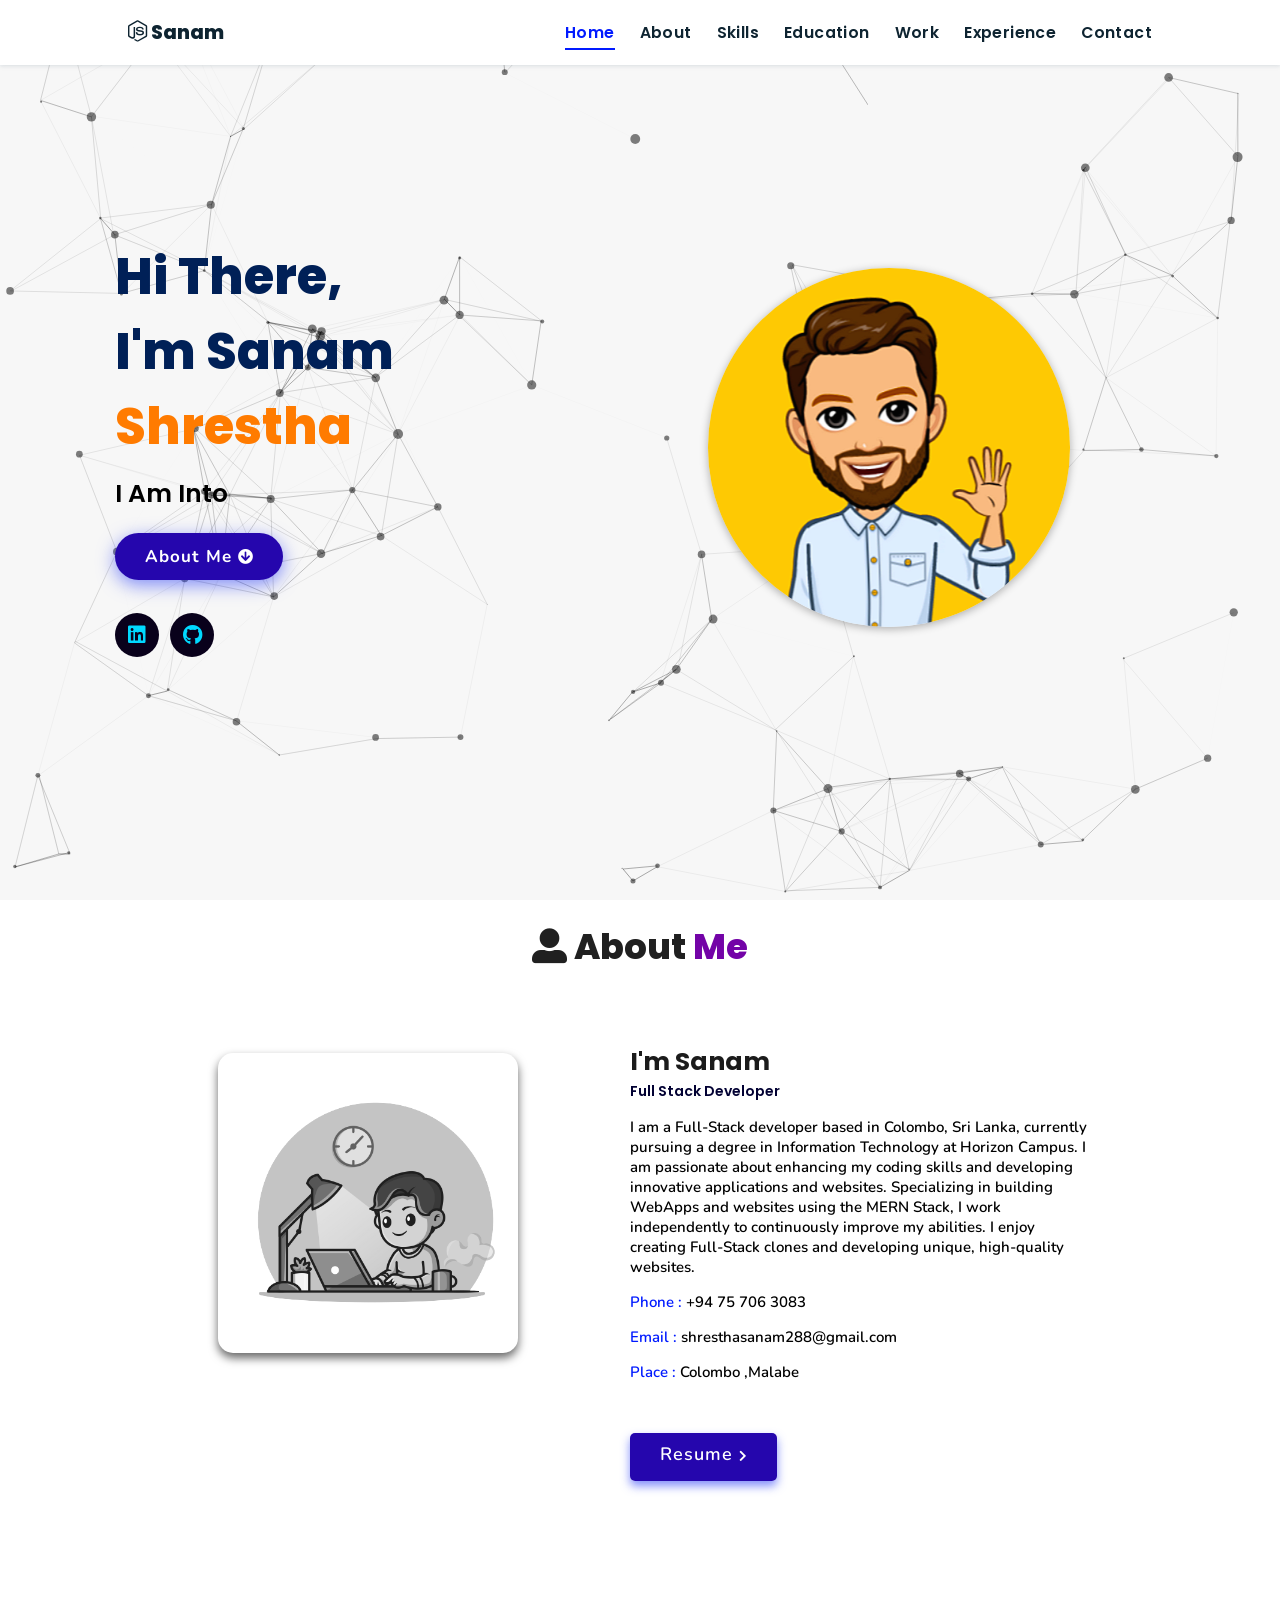
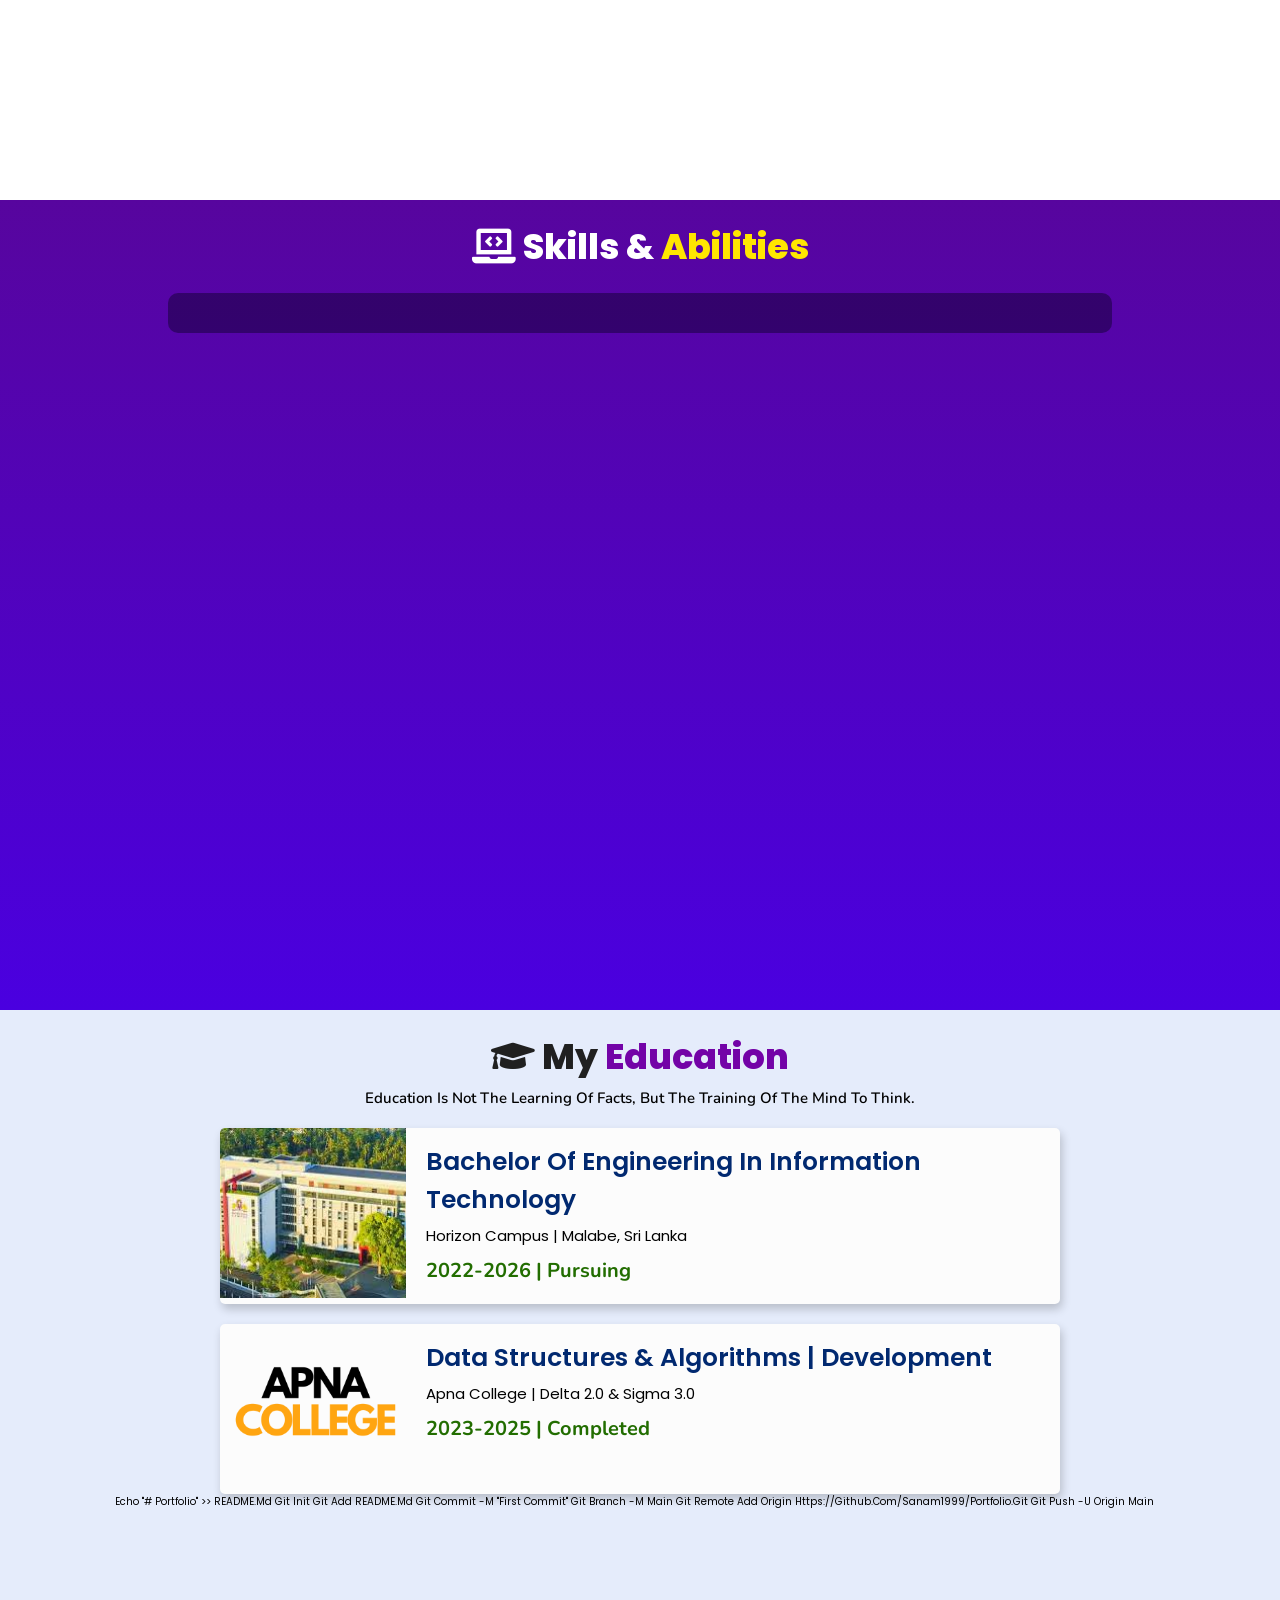
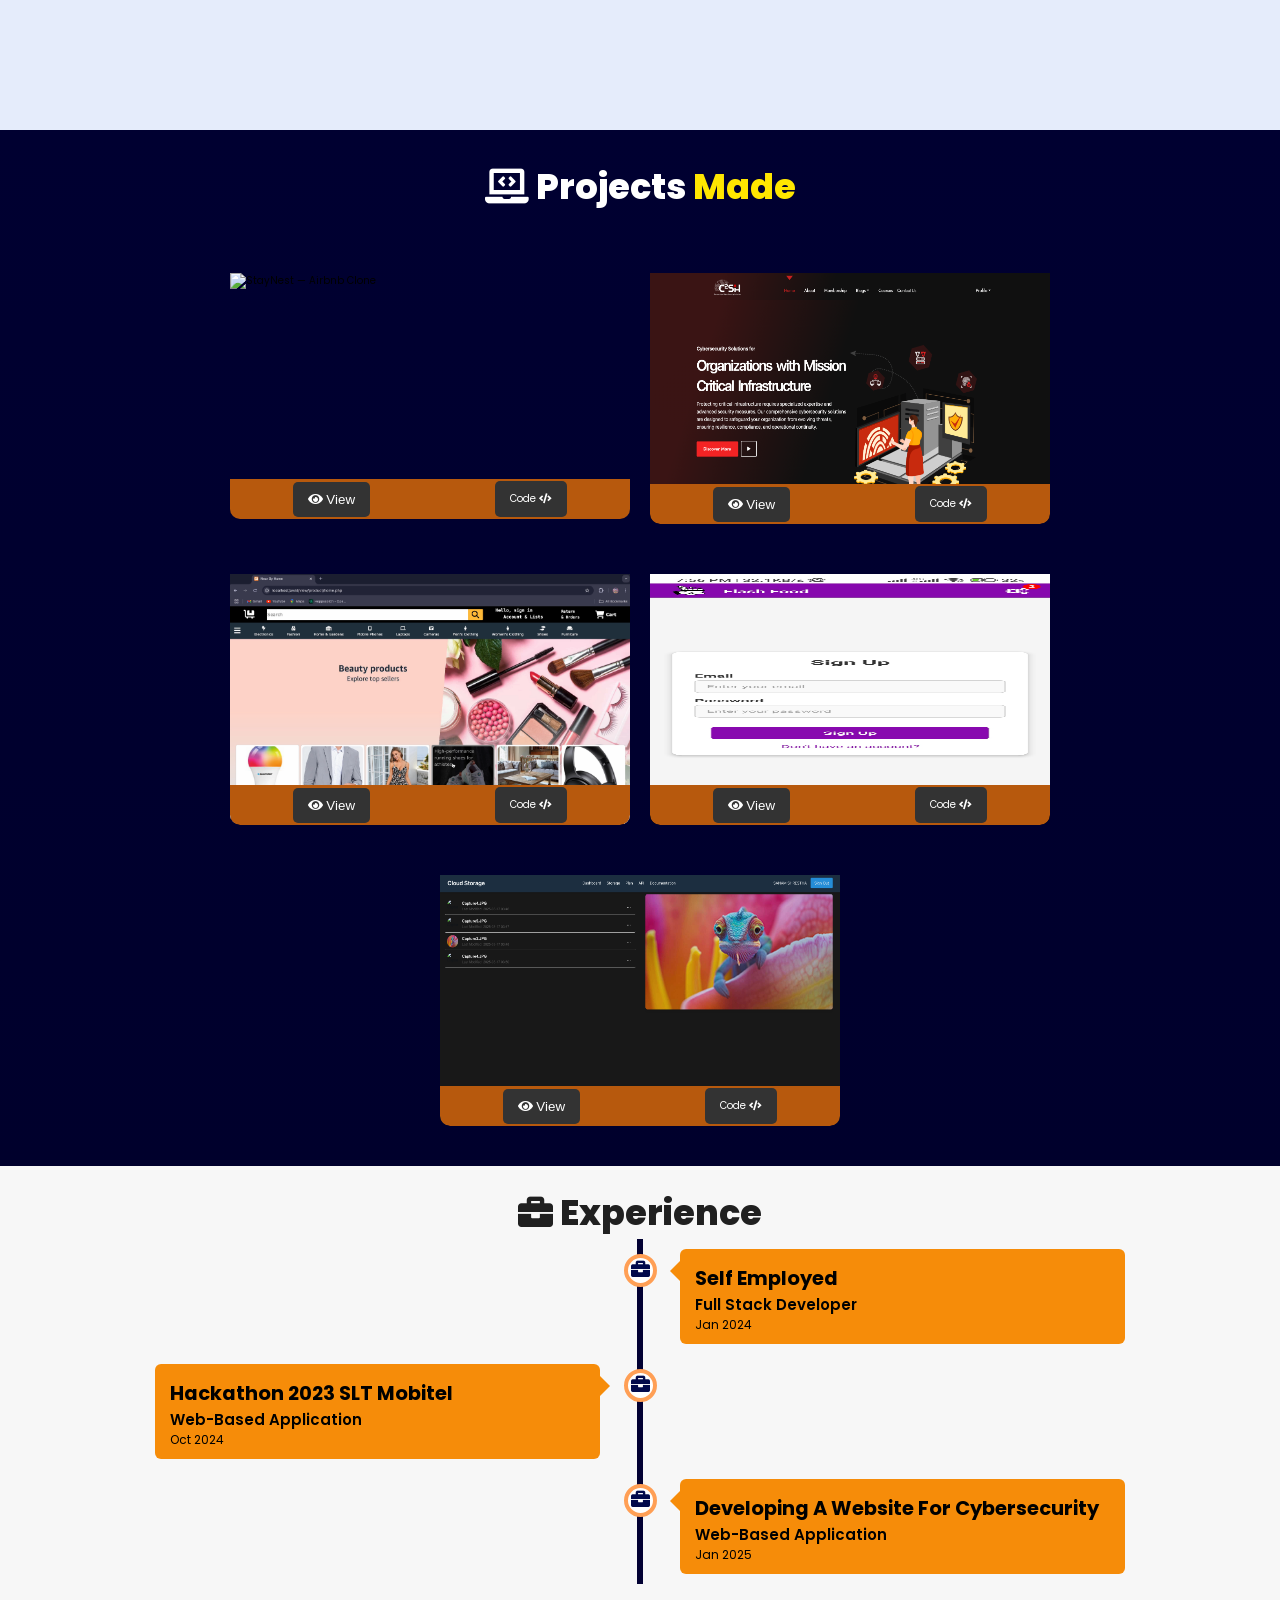
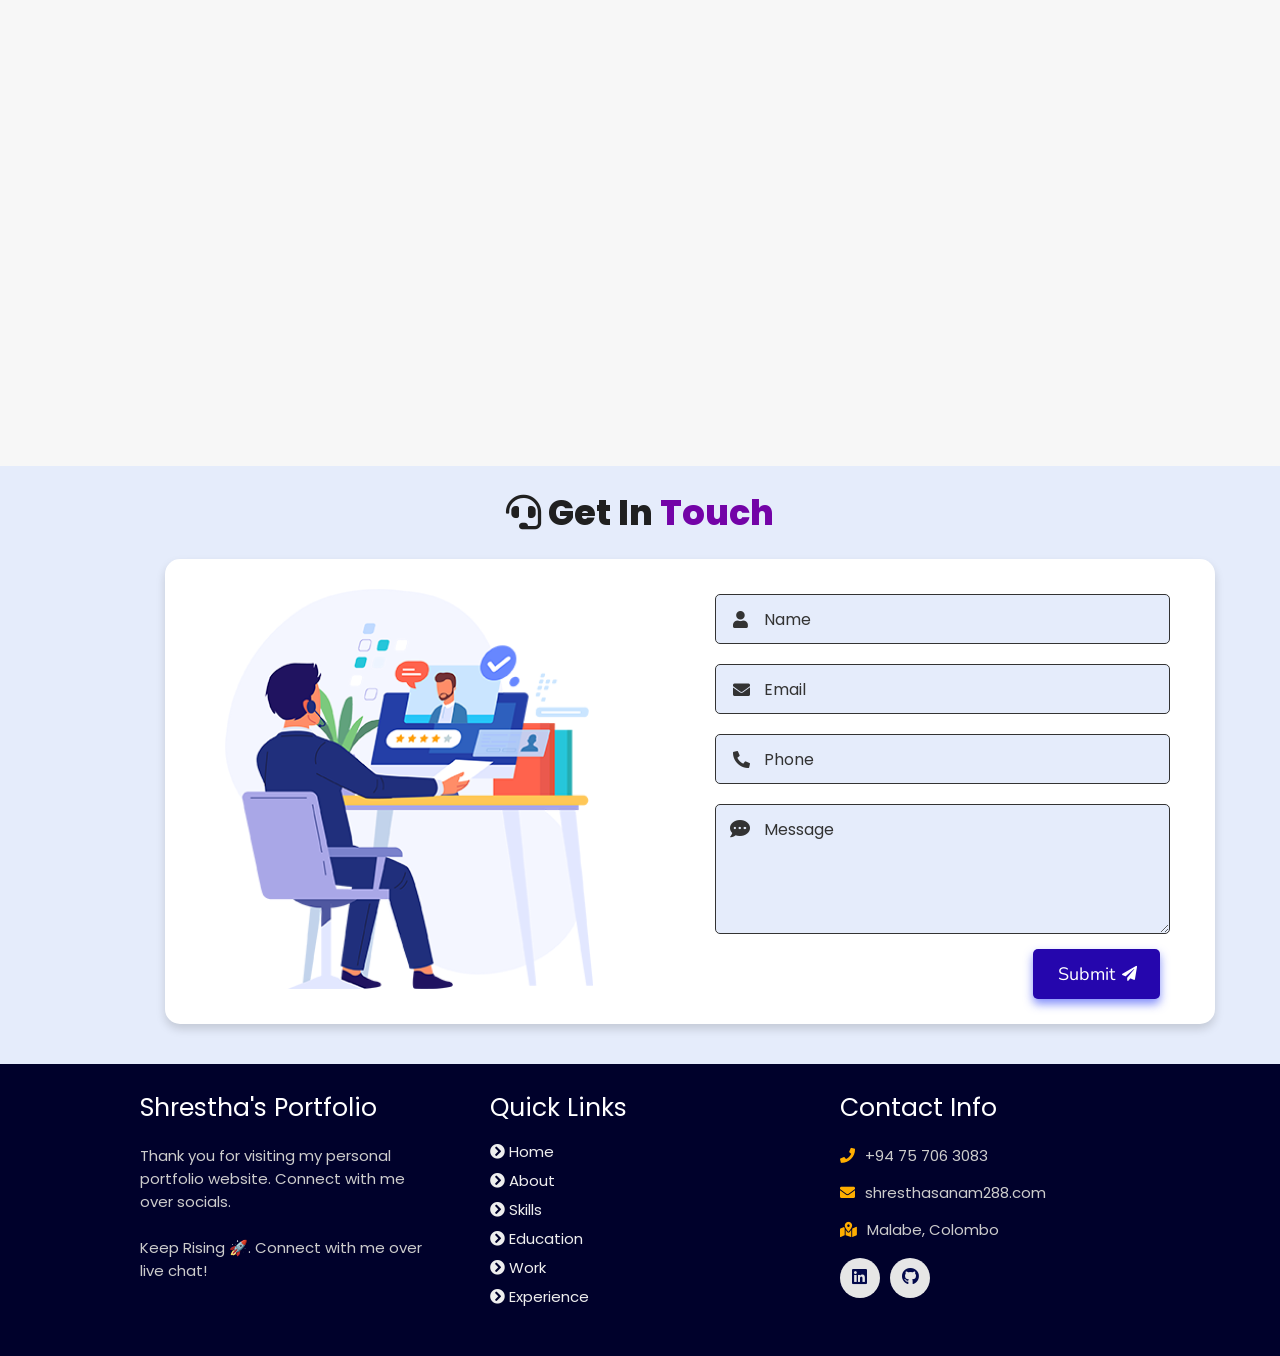
==== commit 06158a36: "sdfsd" ====
--- a/index.html
+++ b/index.html
@@ -153,7 +153,7 @@
         </div>
         
         <div class="resumebtn">
-            <a href="https://drive.google.com/file/d/1171A6uXDtt6zjTAc5WfimuRPs0Zr7QX6/view?usp=drive_link" target="_blank"
+            <a href="https://drive.google.com/file/d/1Qdum575puECm2Re82-PV0QvqD2ChIquk/view?usp=share_link" target="_blank"
               class="btn"><span>Resume</span>
                 <i class="fas fa-chevron-right"></i>
             </a>
@@ -210,13 +210,19 @@
       <img draggable="false" src="./assets/images/educat/course.png" alt="">
       </div>
       <div class="content">
-      <h3> Data Structures & Algorithms | Developmen </h3>
+      <h3> Data Structures & Algorithms | Development </h3>
       <p>Apna College | Delta 2.0 & Sigma 3.0</p>
       <h4>2023-2025 | Completed</h4>
       </div>
     </div>
 
-</div>
+</div>echo "# Portfolio" >> README.md
+git init
+git add README.md
+git commit -m "first commit"
+git branch -M main
+git remote add origin https://github.com/sanam1999/Portfolio.git
+git push -u origin main
 </section>
 <!-- education section ends -->
 
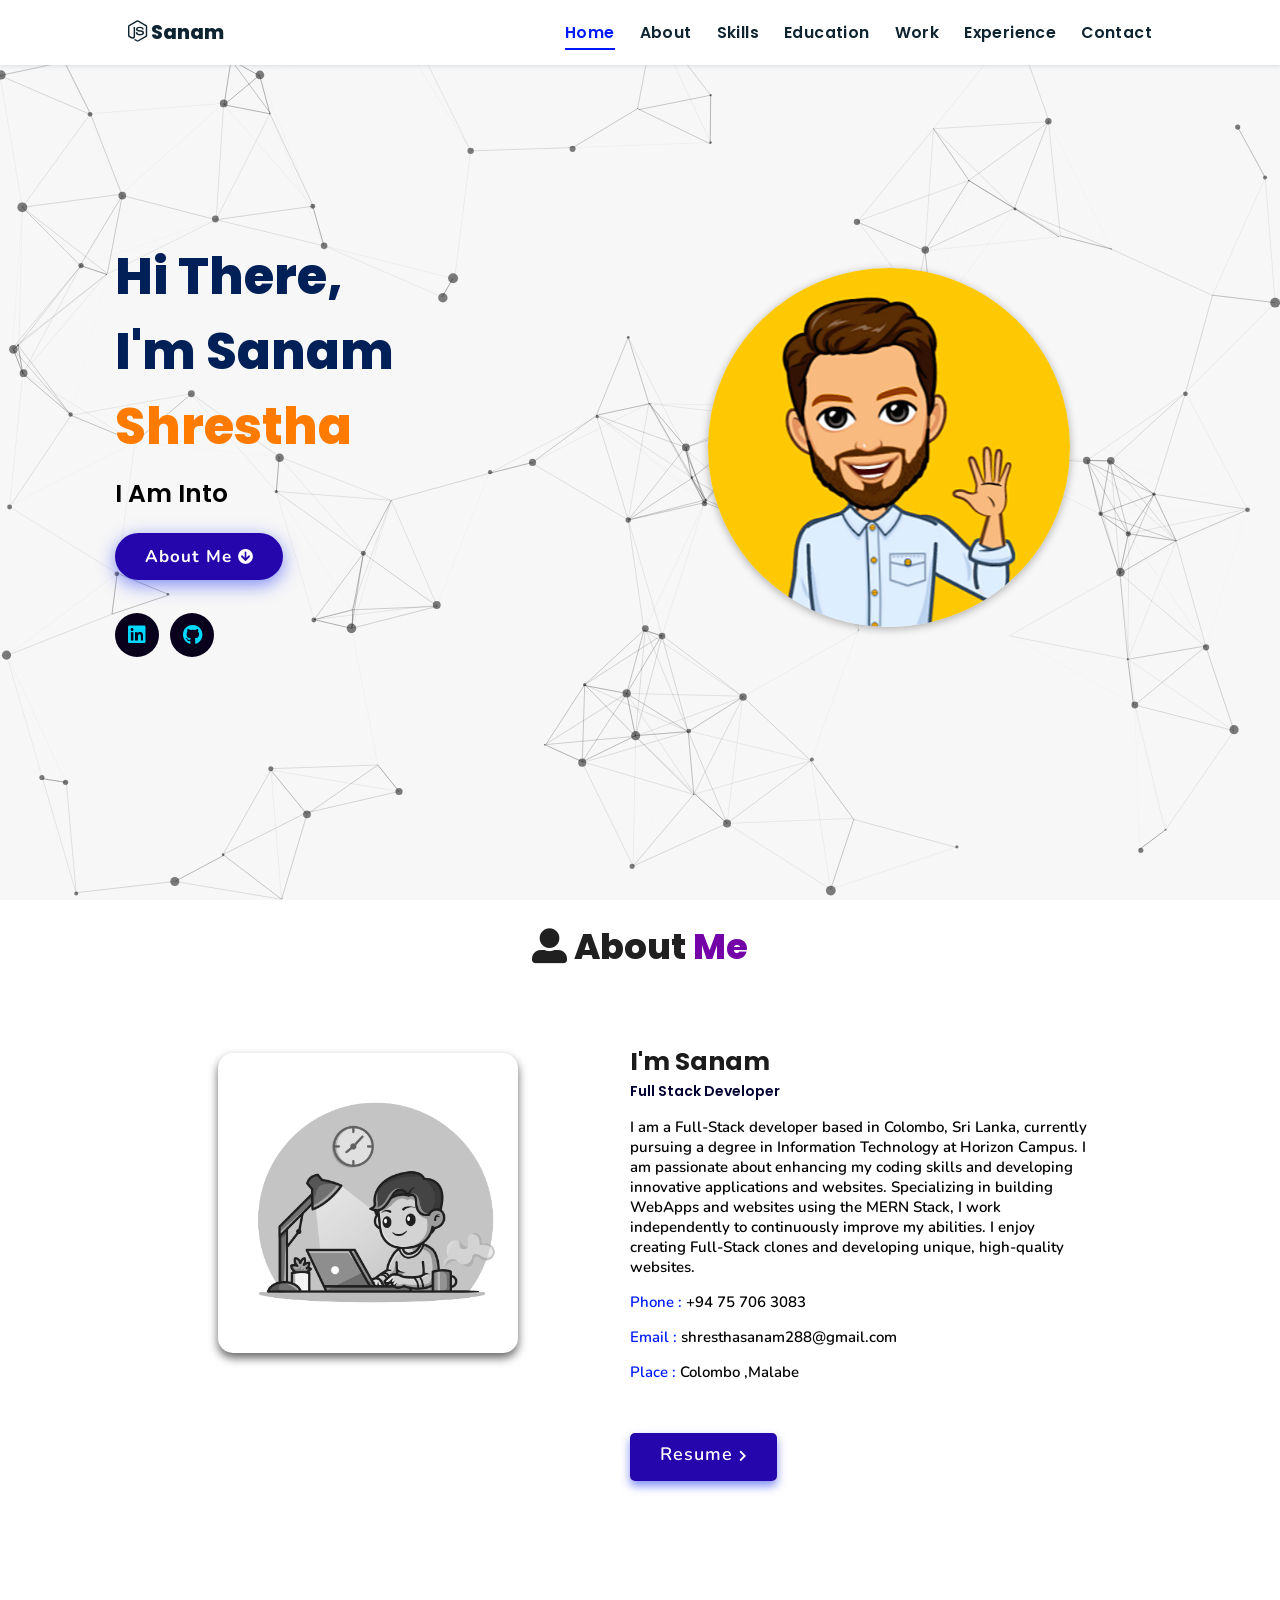
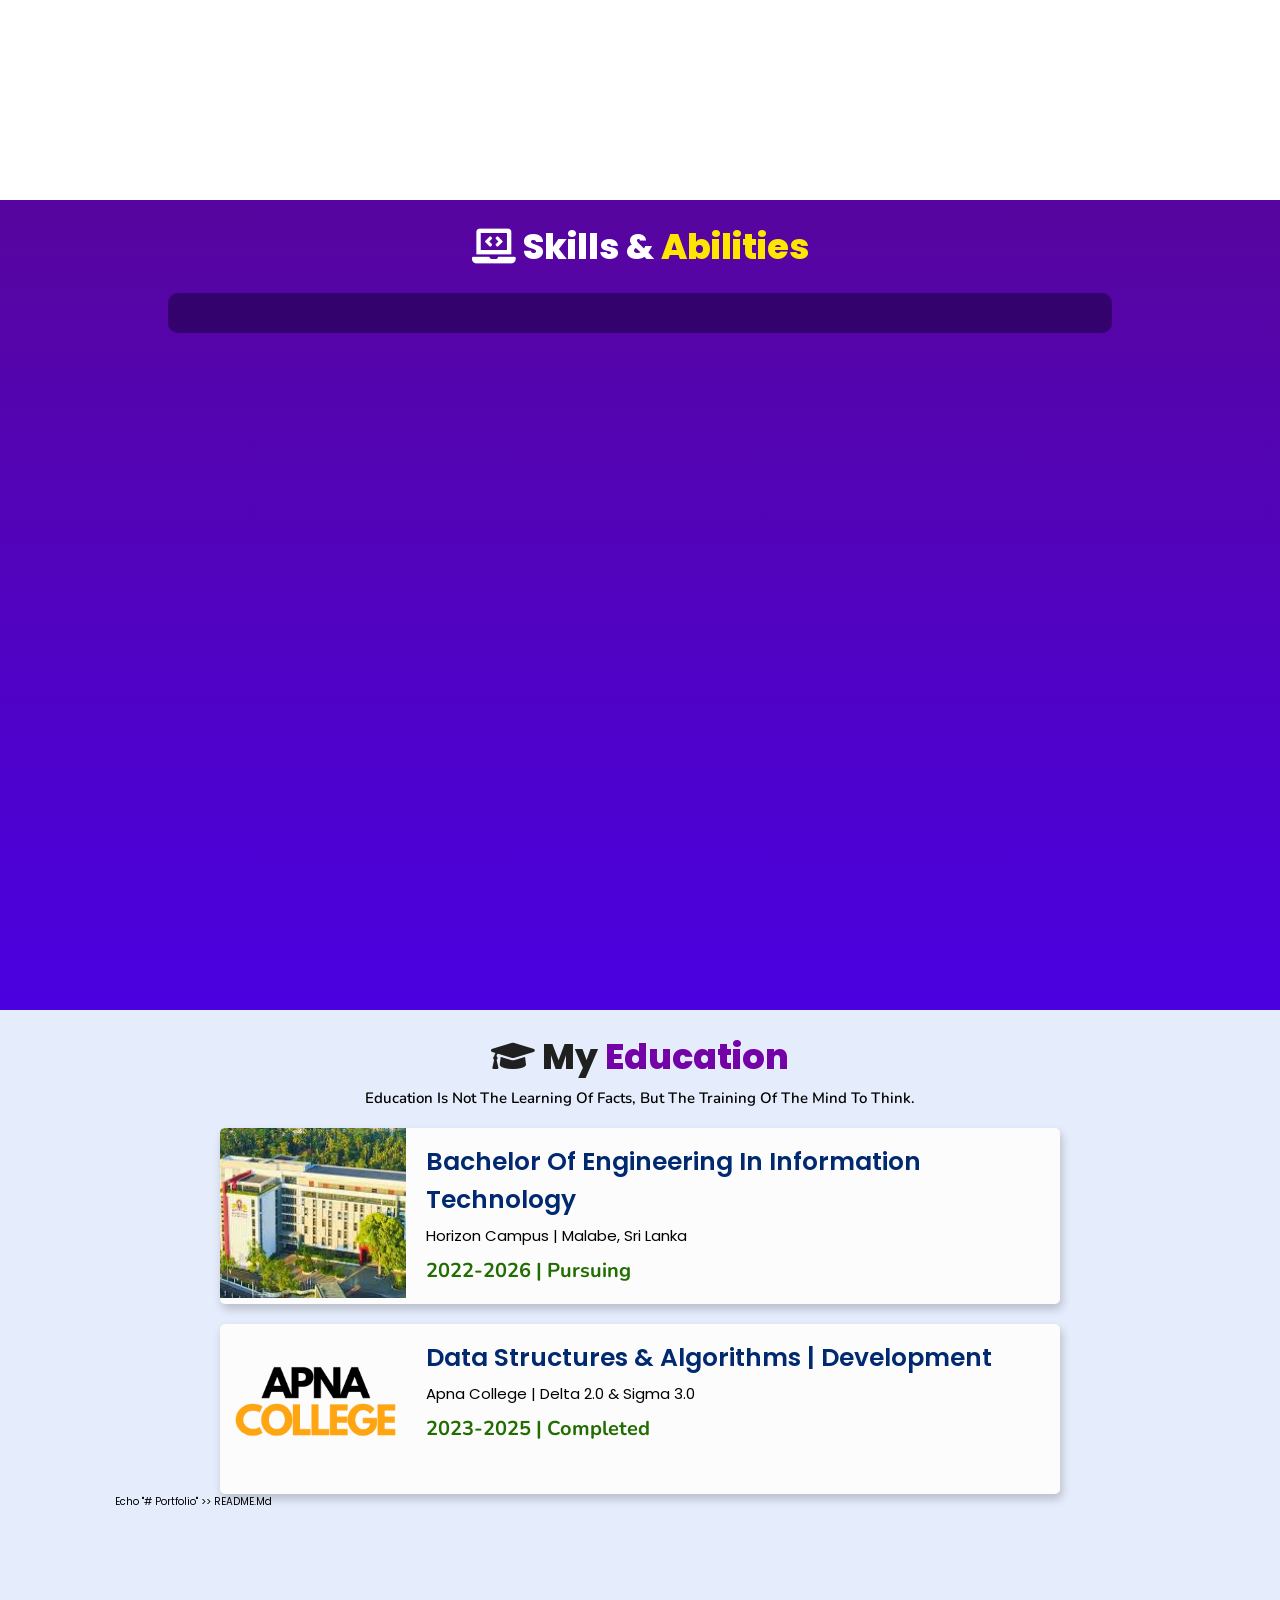
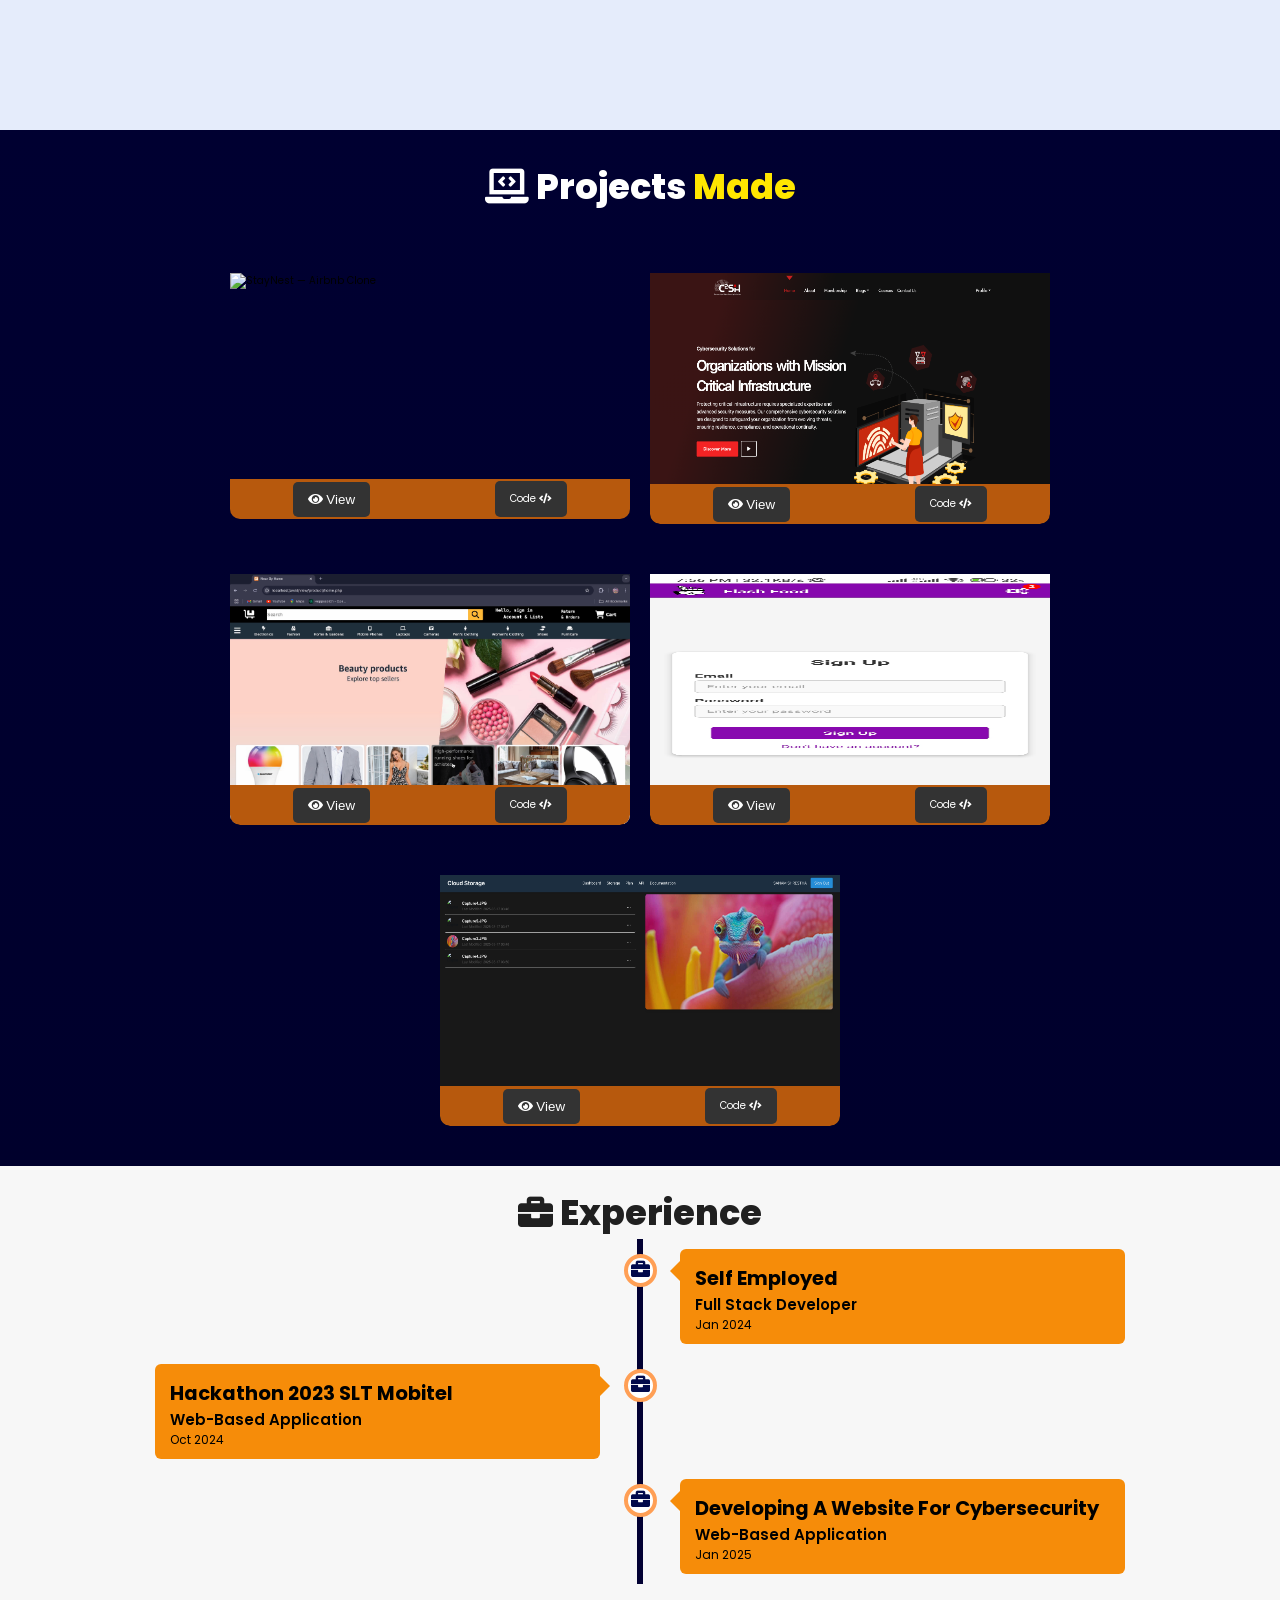
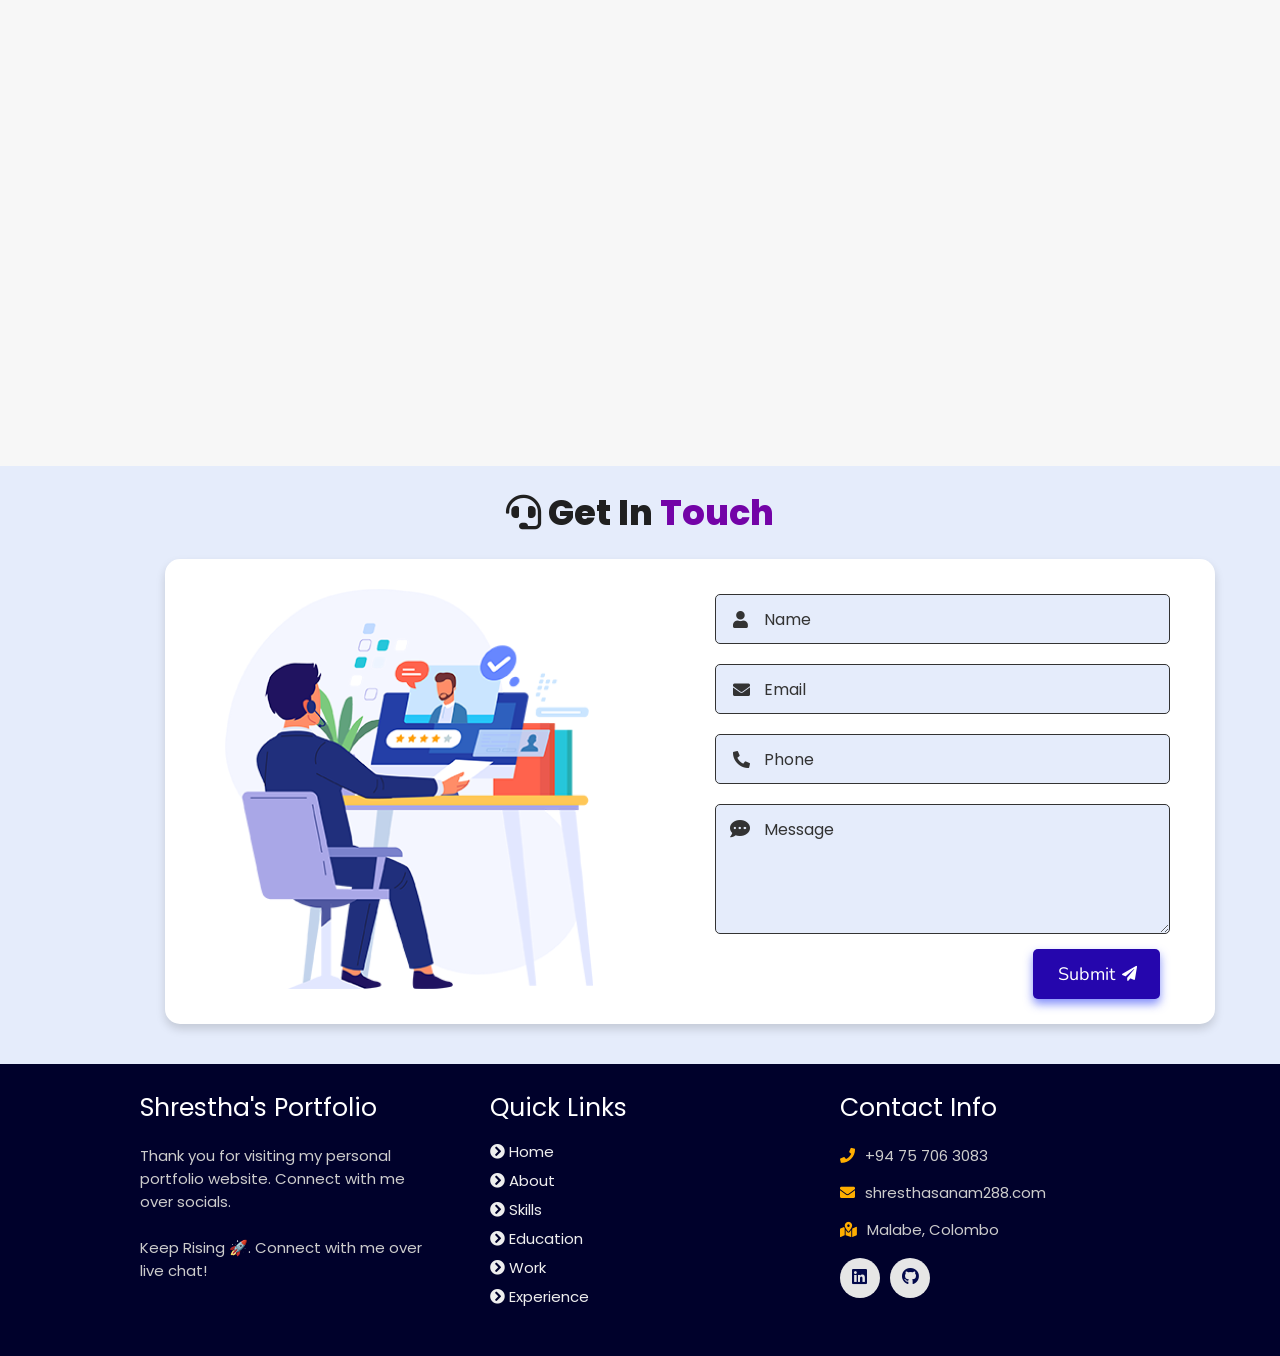
==== commit 1ad1bba6: "sdfds" ====
--- a/index.html
+++ b/index.html
@@ -217,12 +217,7 @@
     </div>
 
 </div>echo "# Portfolio" >> README.md
-git init
-git add README.md
-git commit -m "first commit"
-git branch -M main
-git remote add origin https://github.com/sanam1999/Portfolio.git
-git push -u origin main
+
 </section>
 <!-- education section ends -->
 
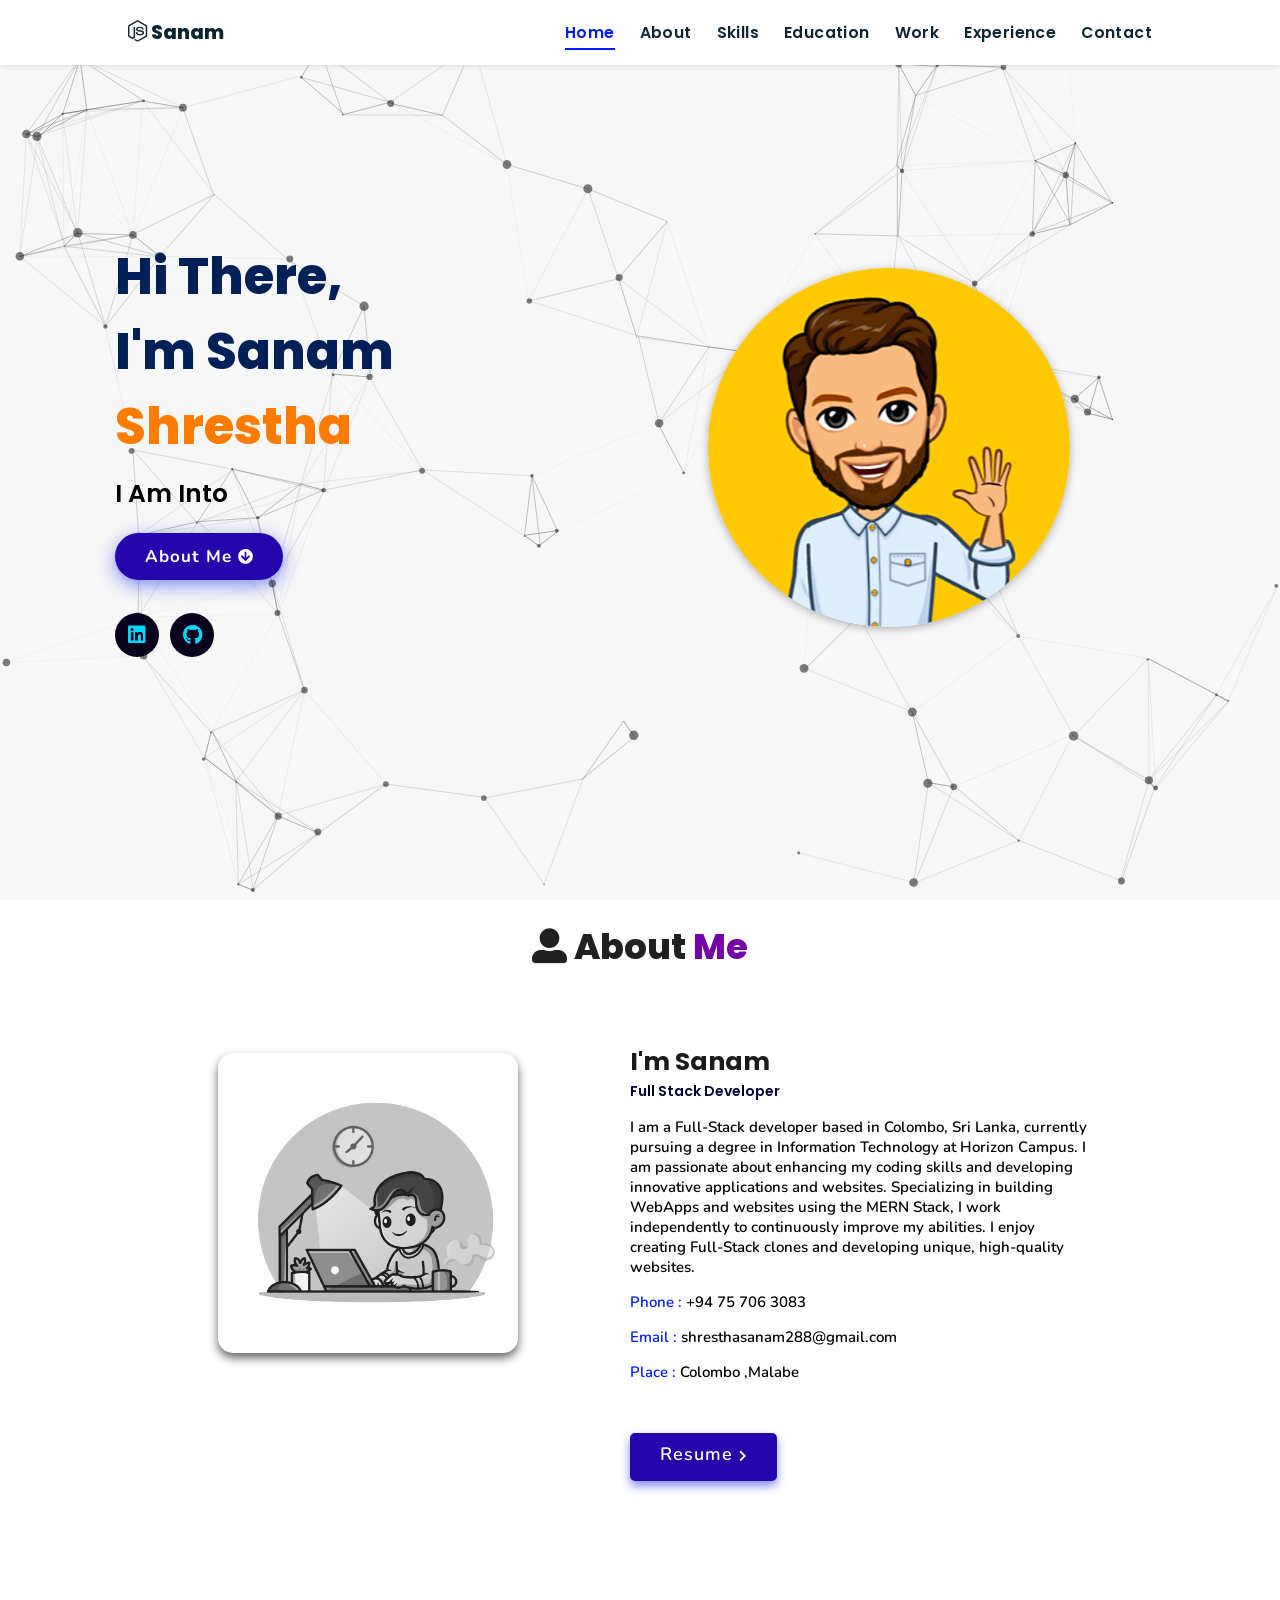
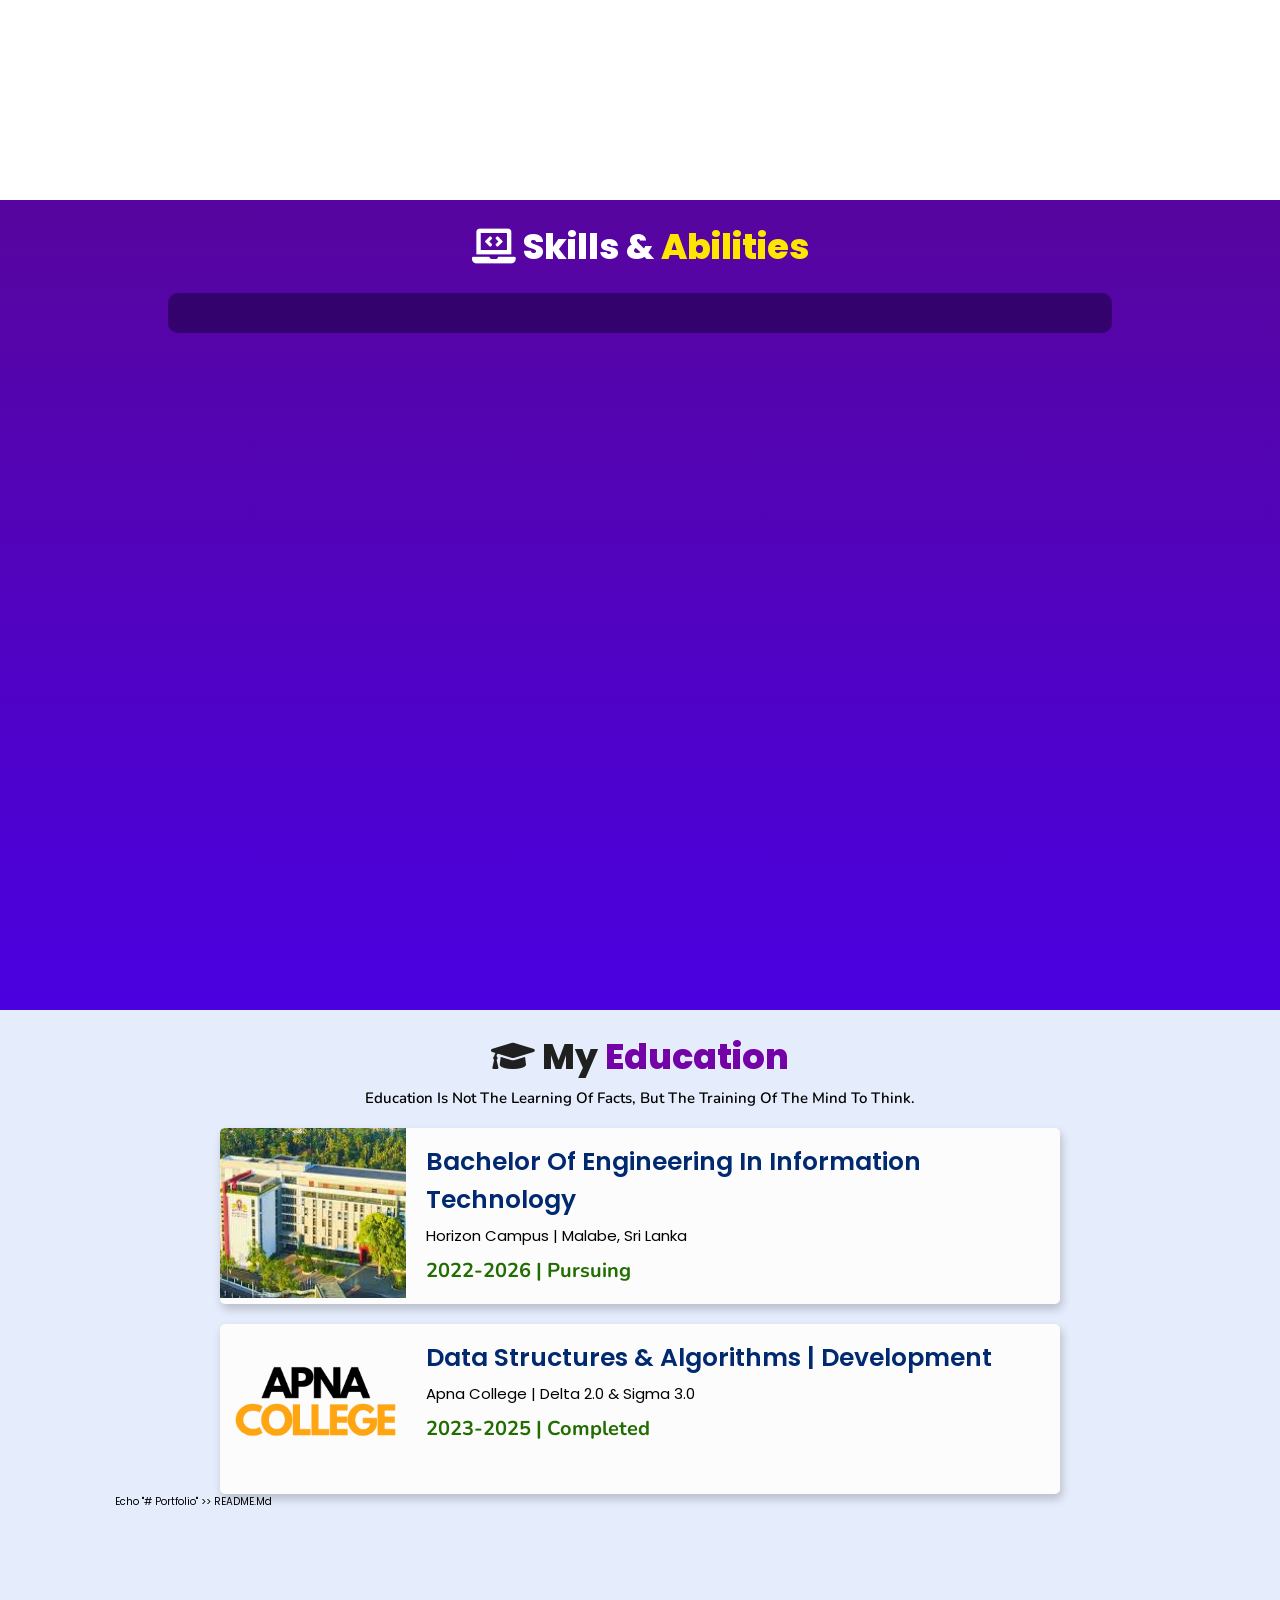
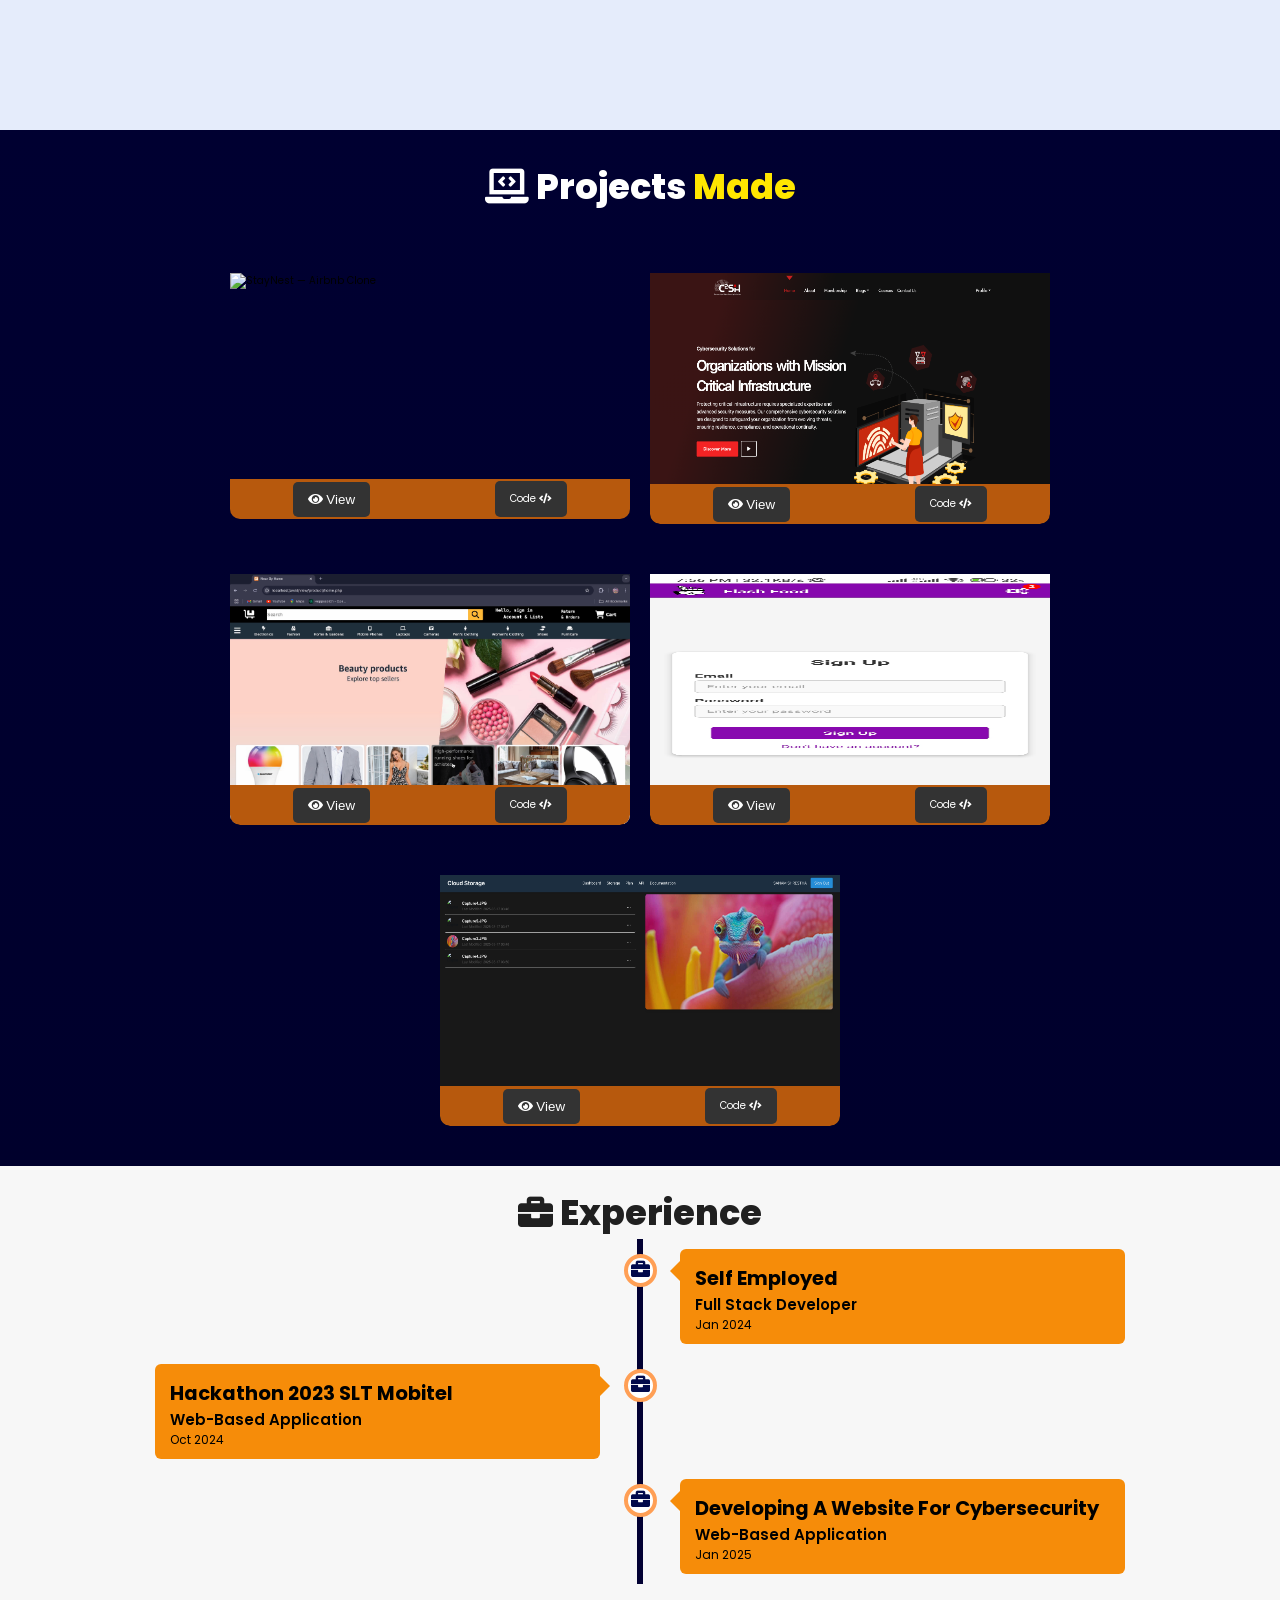
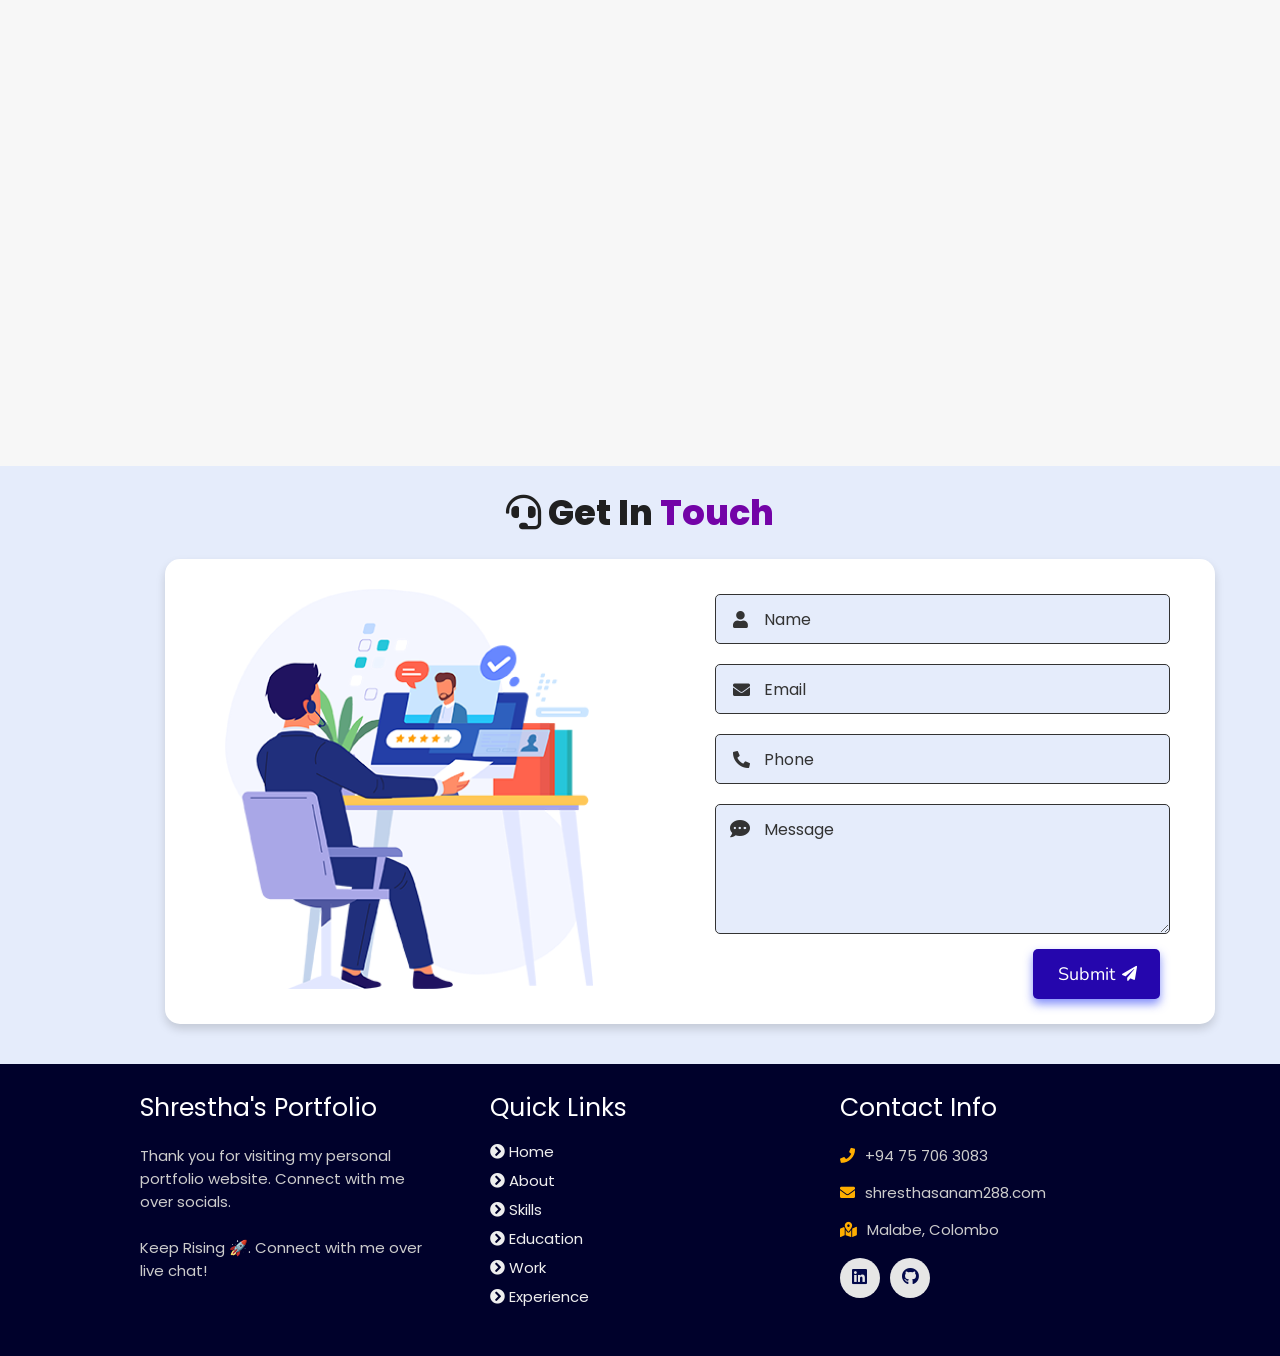
==== commit fd75023e: "Update index.html" ====
--- a/index.html
+++ b/index.html
@@ -153,7 +153,7 @@
         </div>
         
         <div class="resumebtn">
-            <a href="https://drive.google.com/file/d/1Qdum575puECm2Re82-PV0QvqD2ChIquk/view?usp=share_link" target="_blank"
+            <a href="https://drive.google.com/file/d/1dmrmnHGyWwj7_8_yZl_dG62z88mtKcvH/view?usp=sharing" target="_blank"
               class="btn"><span>Resume</span>
                 <i class="fas fa-chevron-right"></i>
             </a>
@@ -403,3 +403,4 @@
 
 </body>
 </html>
+
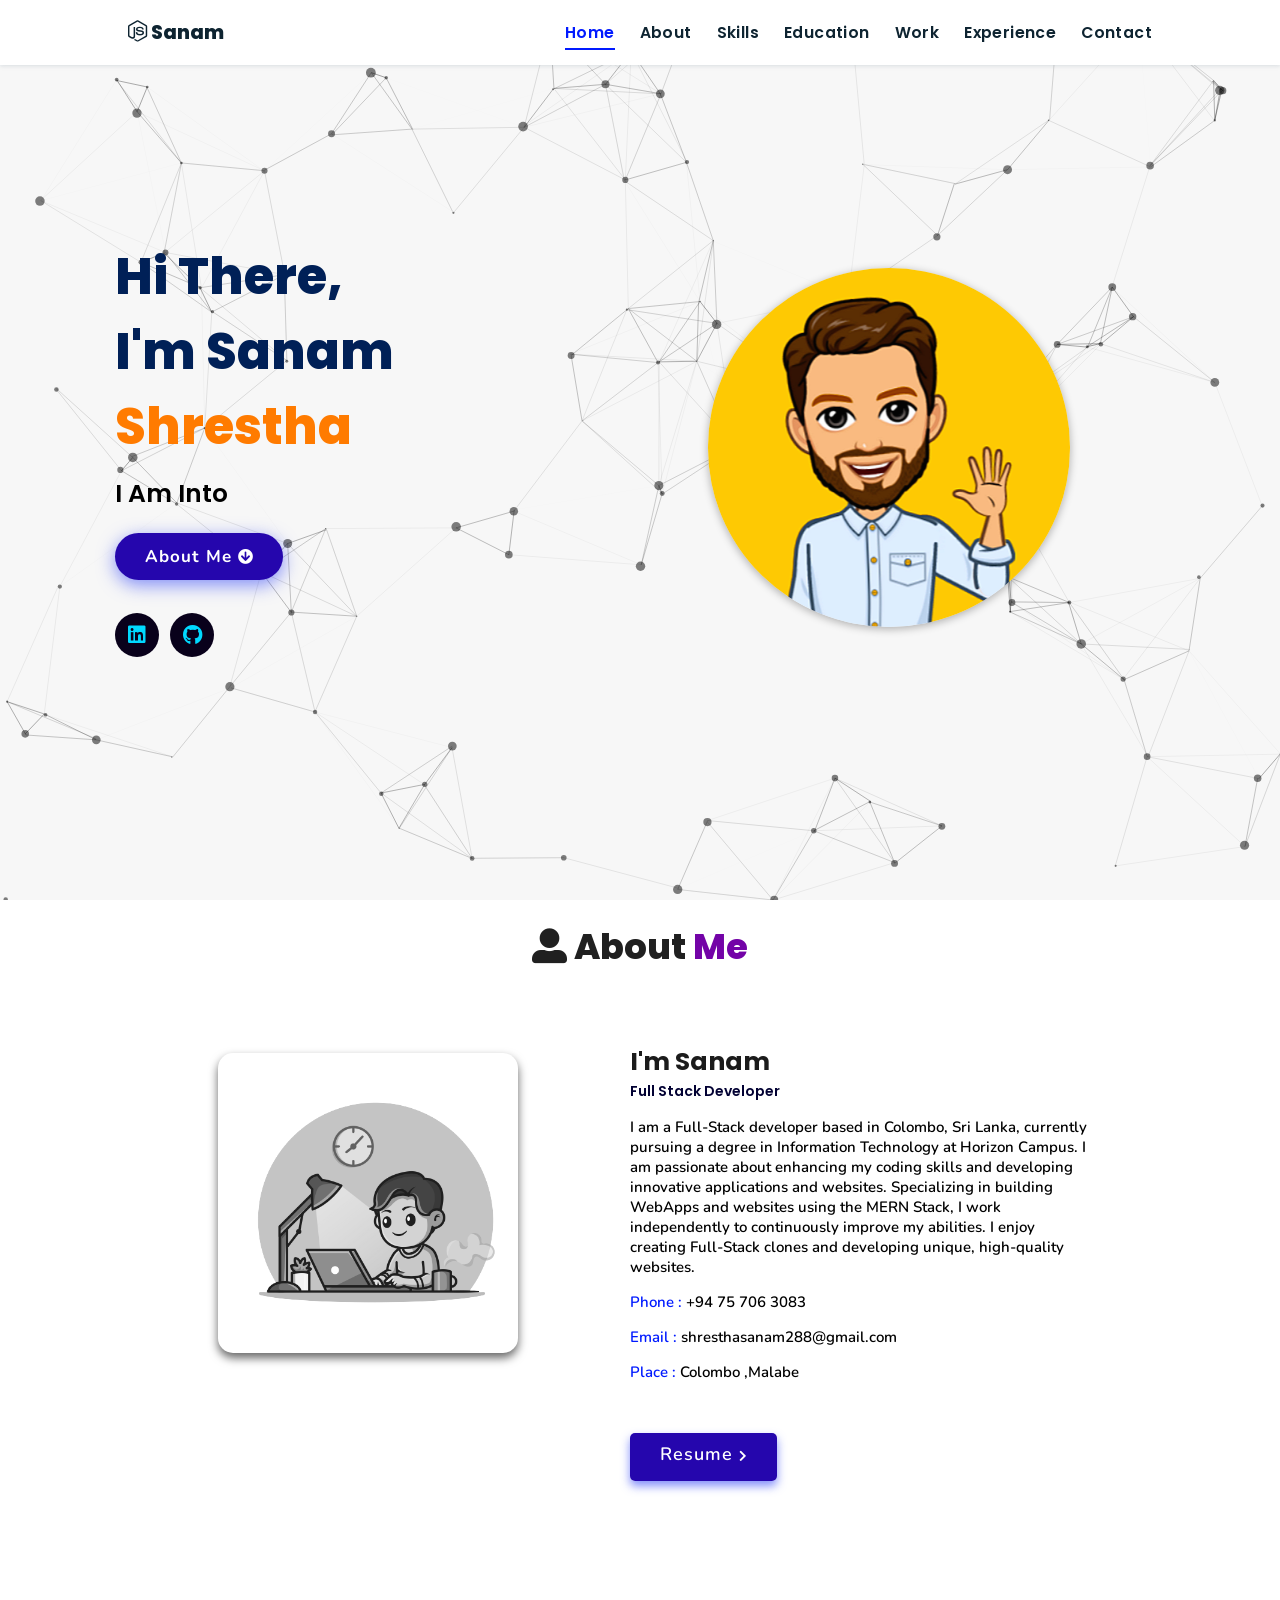
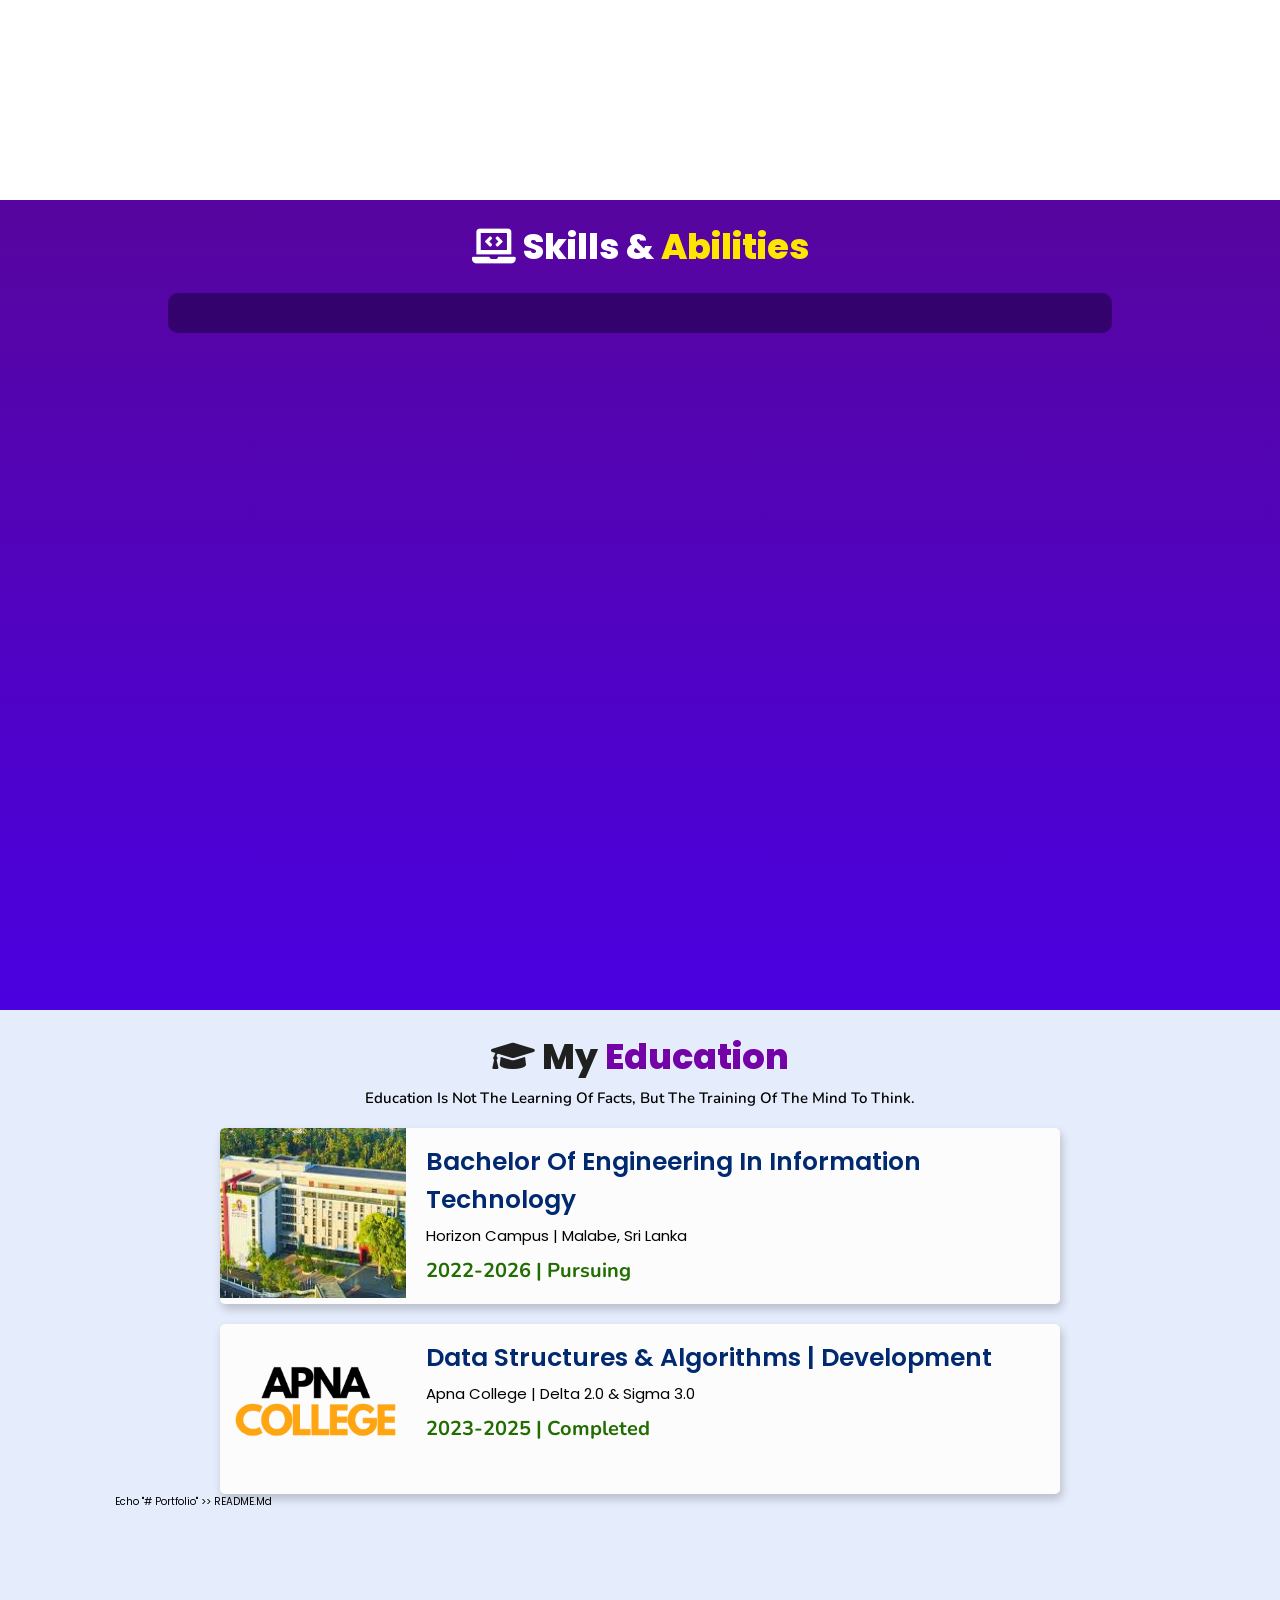
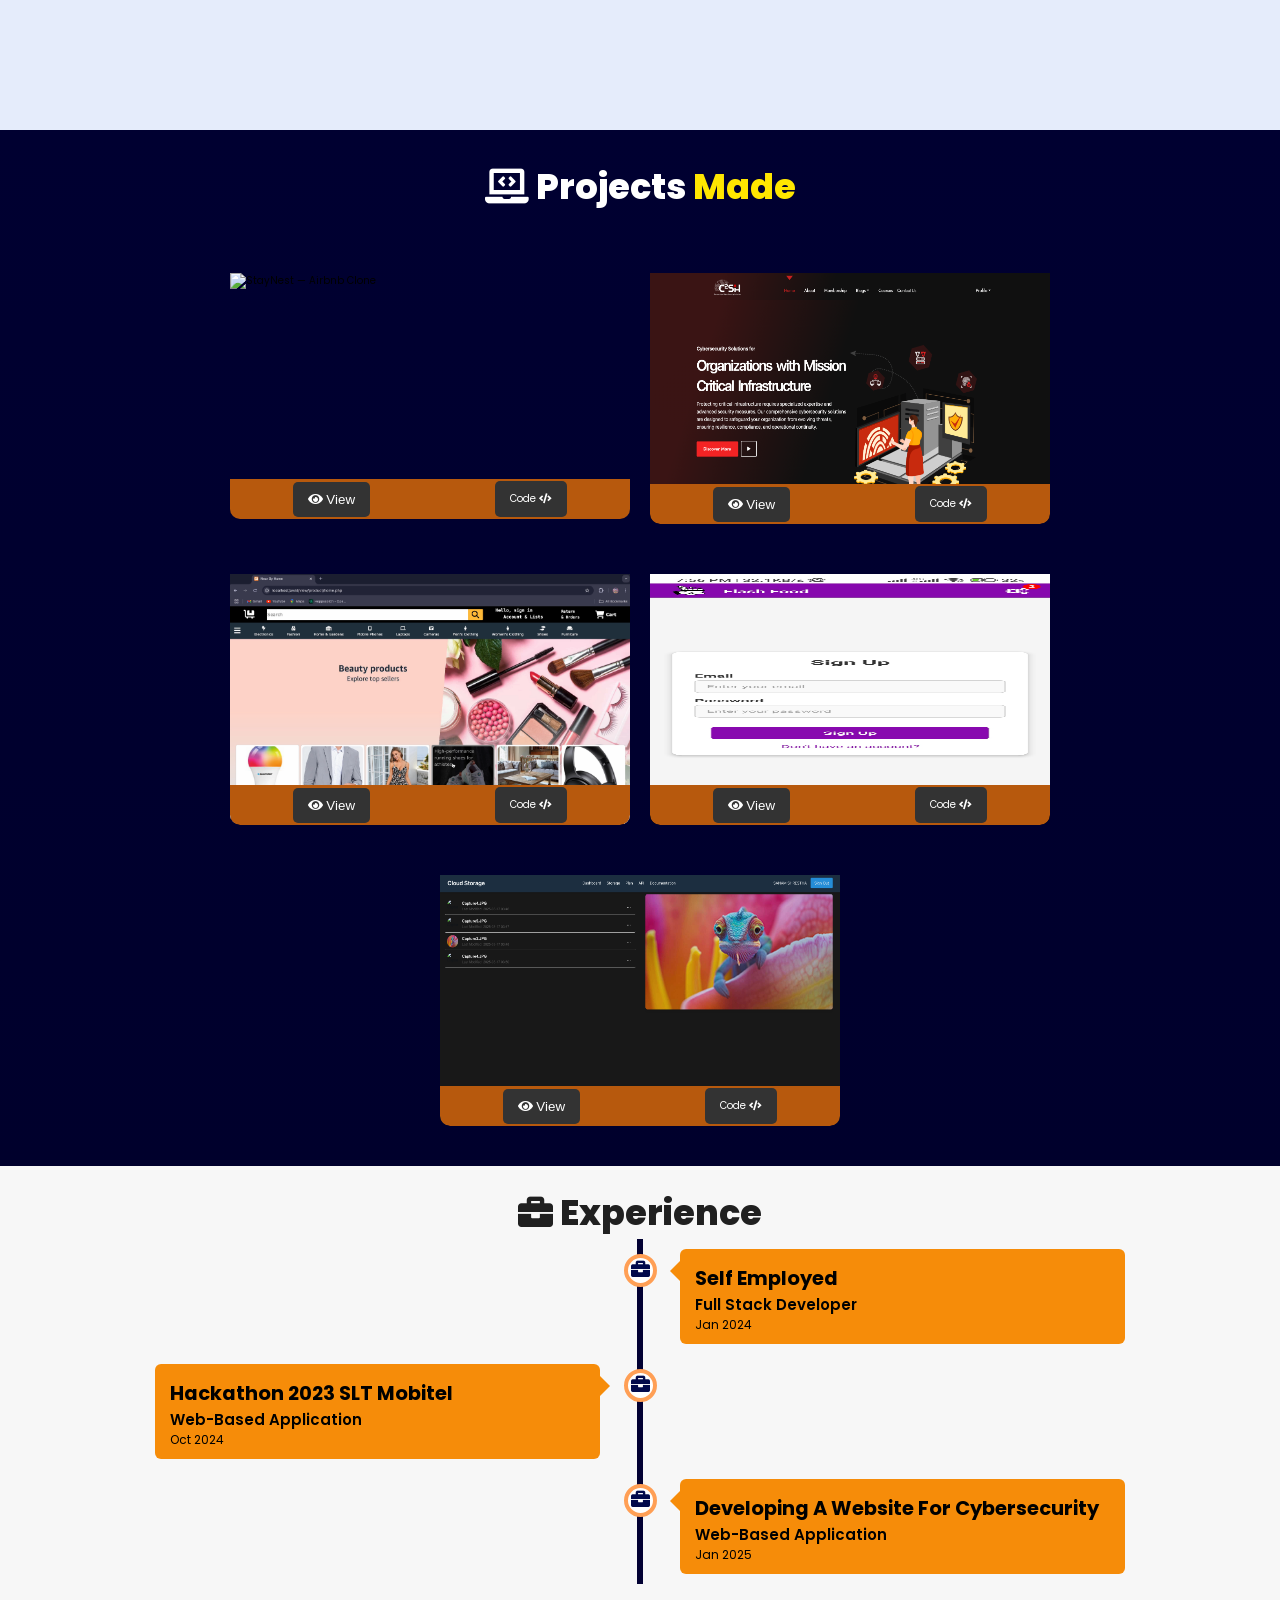
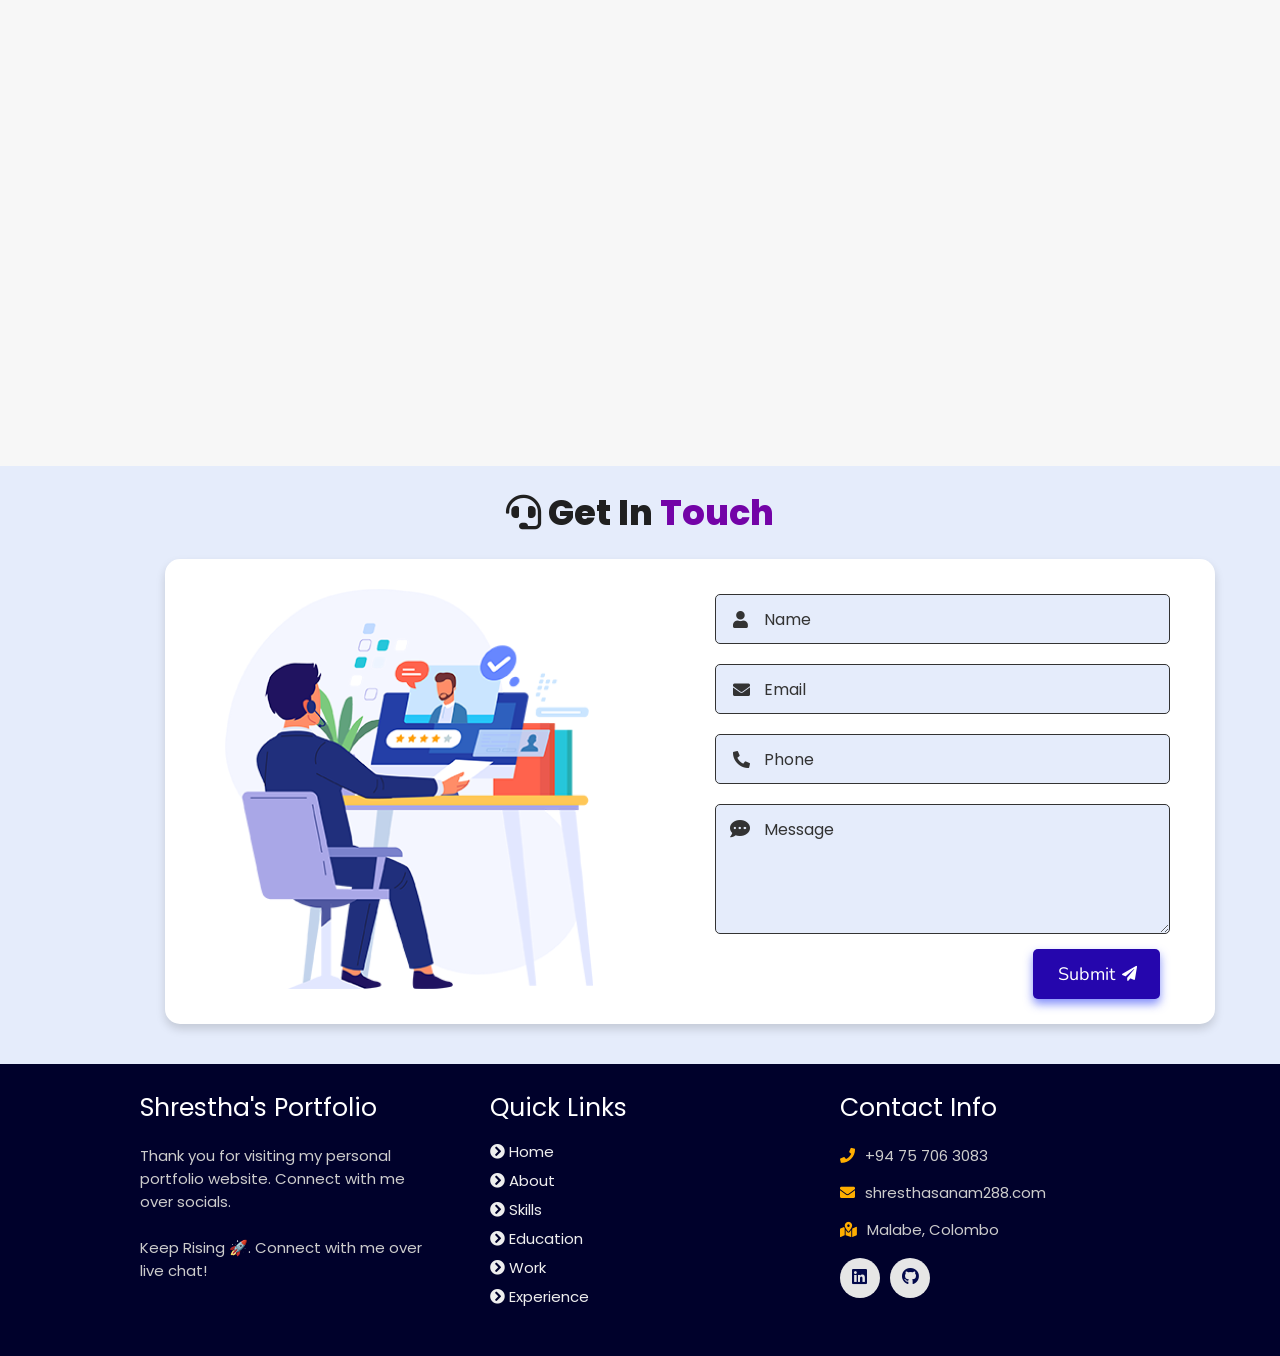
==== commit 3de0d314: "Update index.html" ====
--- a/index.html
+++ b/index.html
@@ -153,7 +153,7 @@
         </div>
         
         <div class="resumebtn">
-            <a href="https://drive.google.com/file/d/1dmrmnHGyWwj7_8_yZl_dG62z88mtKcvH/view?usp=sharing" target="_blank"
+            <a href="https://drive.google.com/file/d/1Edtu7MWNHpx7740JeQFosUgWcG7IFq2W/view?usp=drive_link" target="_blank"
               class="btn"><span>Resume</span>
                 <i class="fas fa-chevron-right"></i>
             </a>
@@ -404,3 +404,4 @@
 </body>
 </html>
 
+
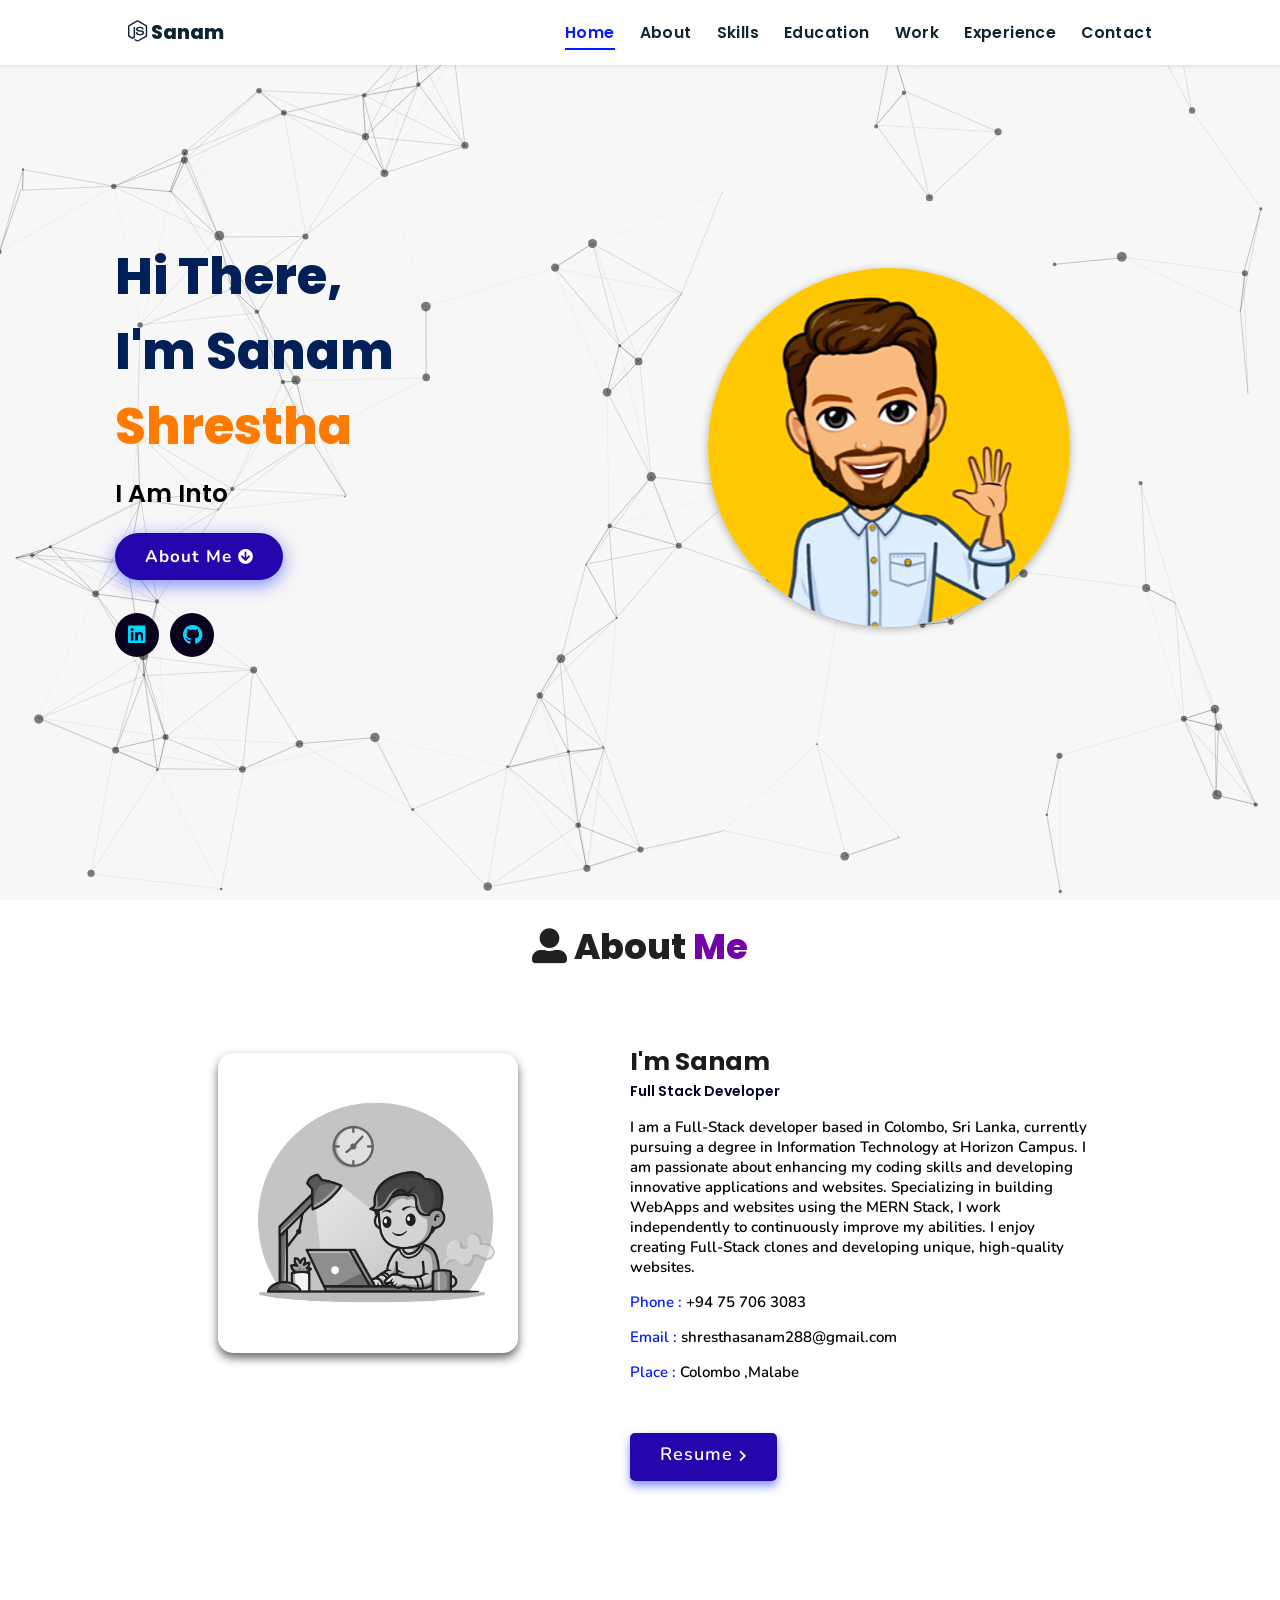
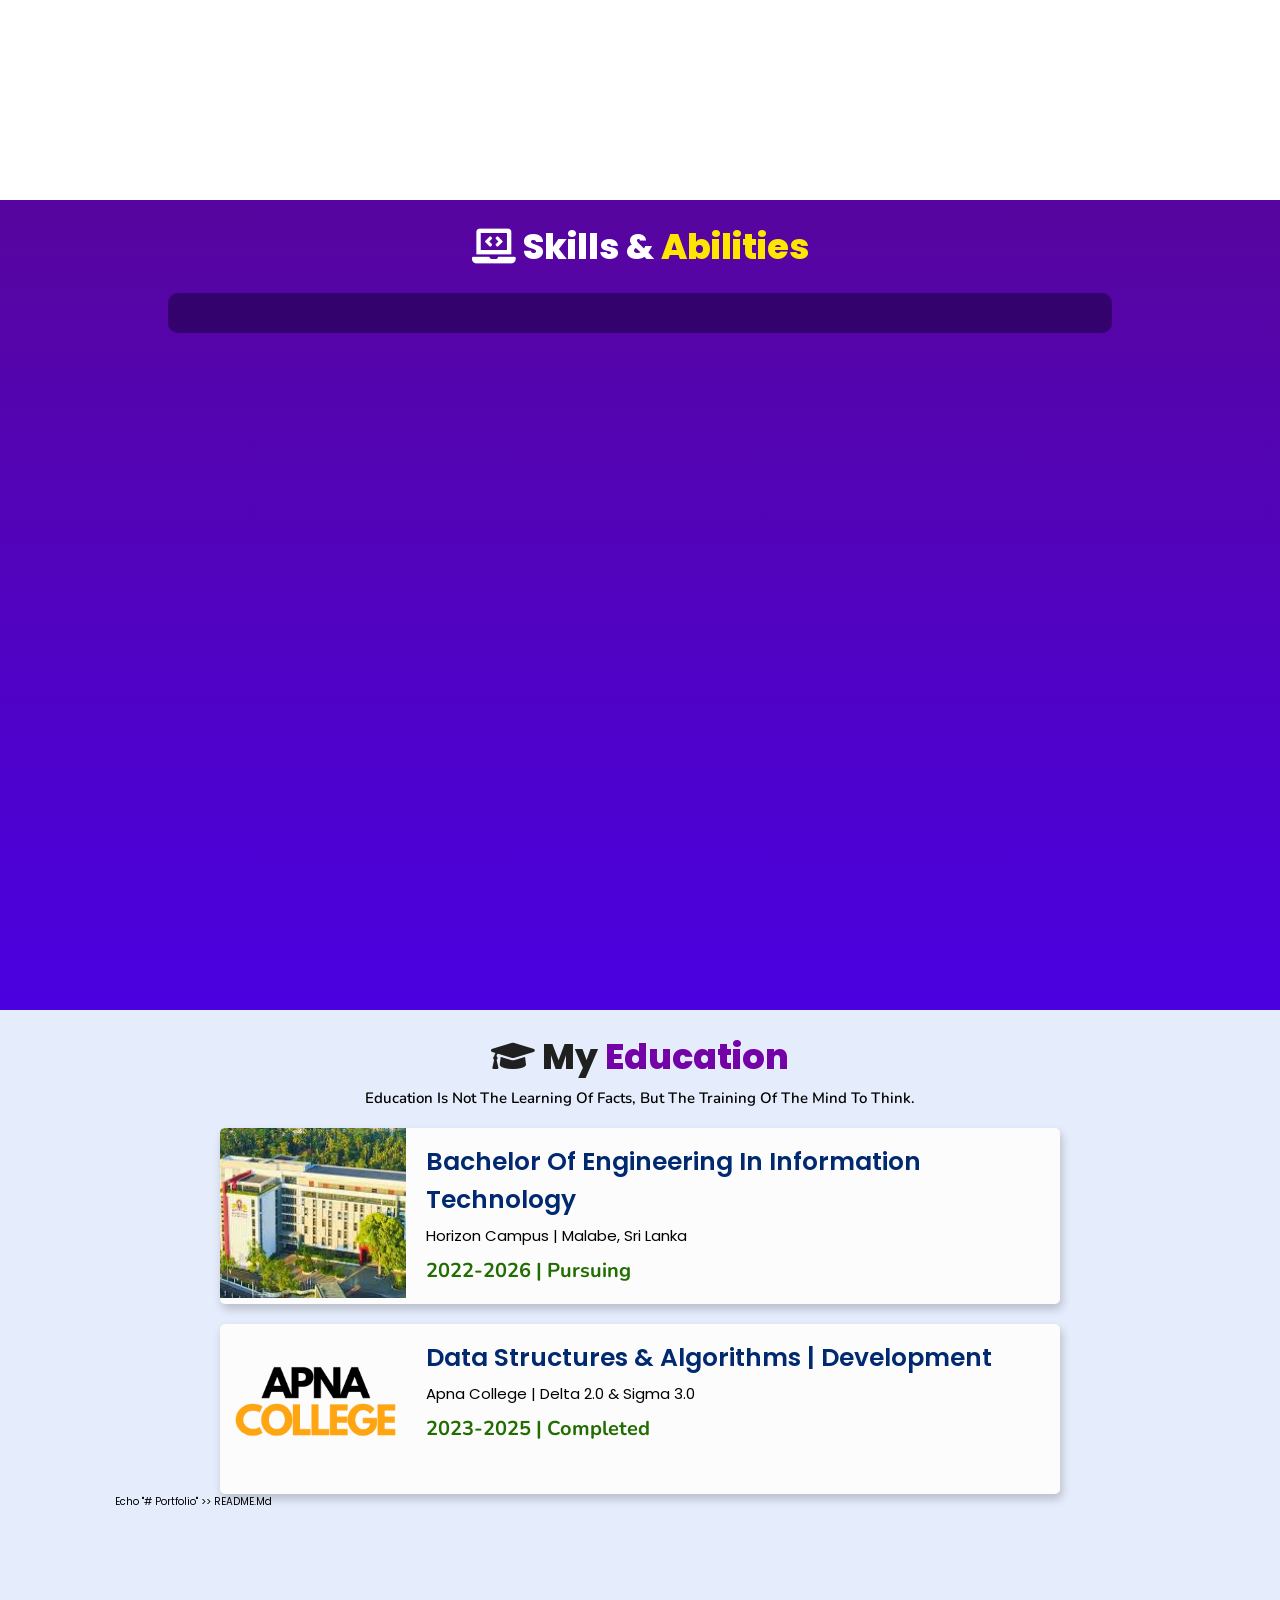
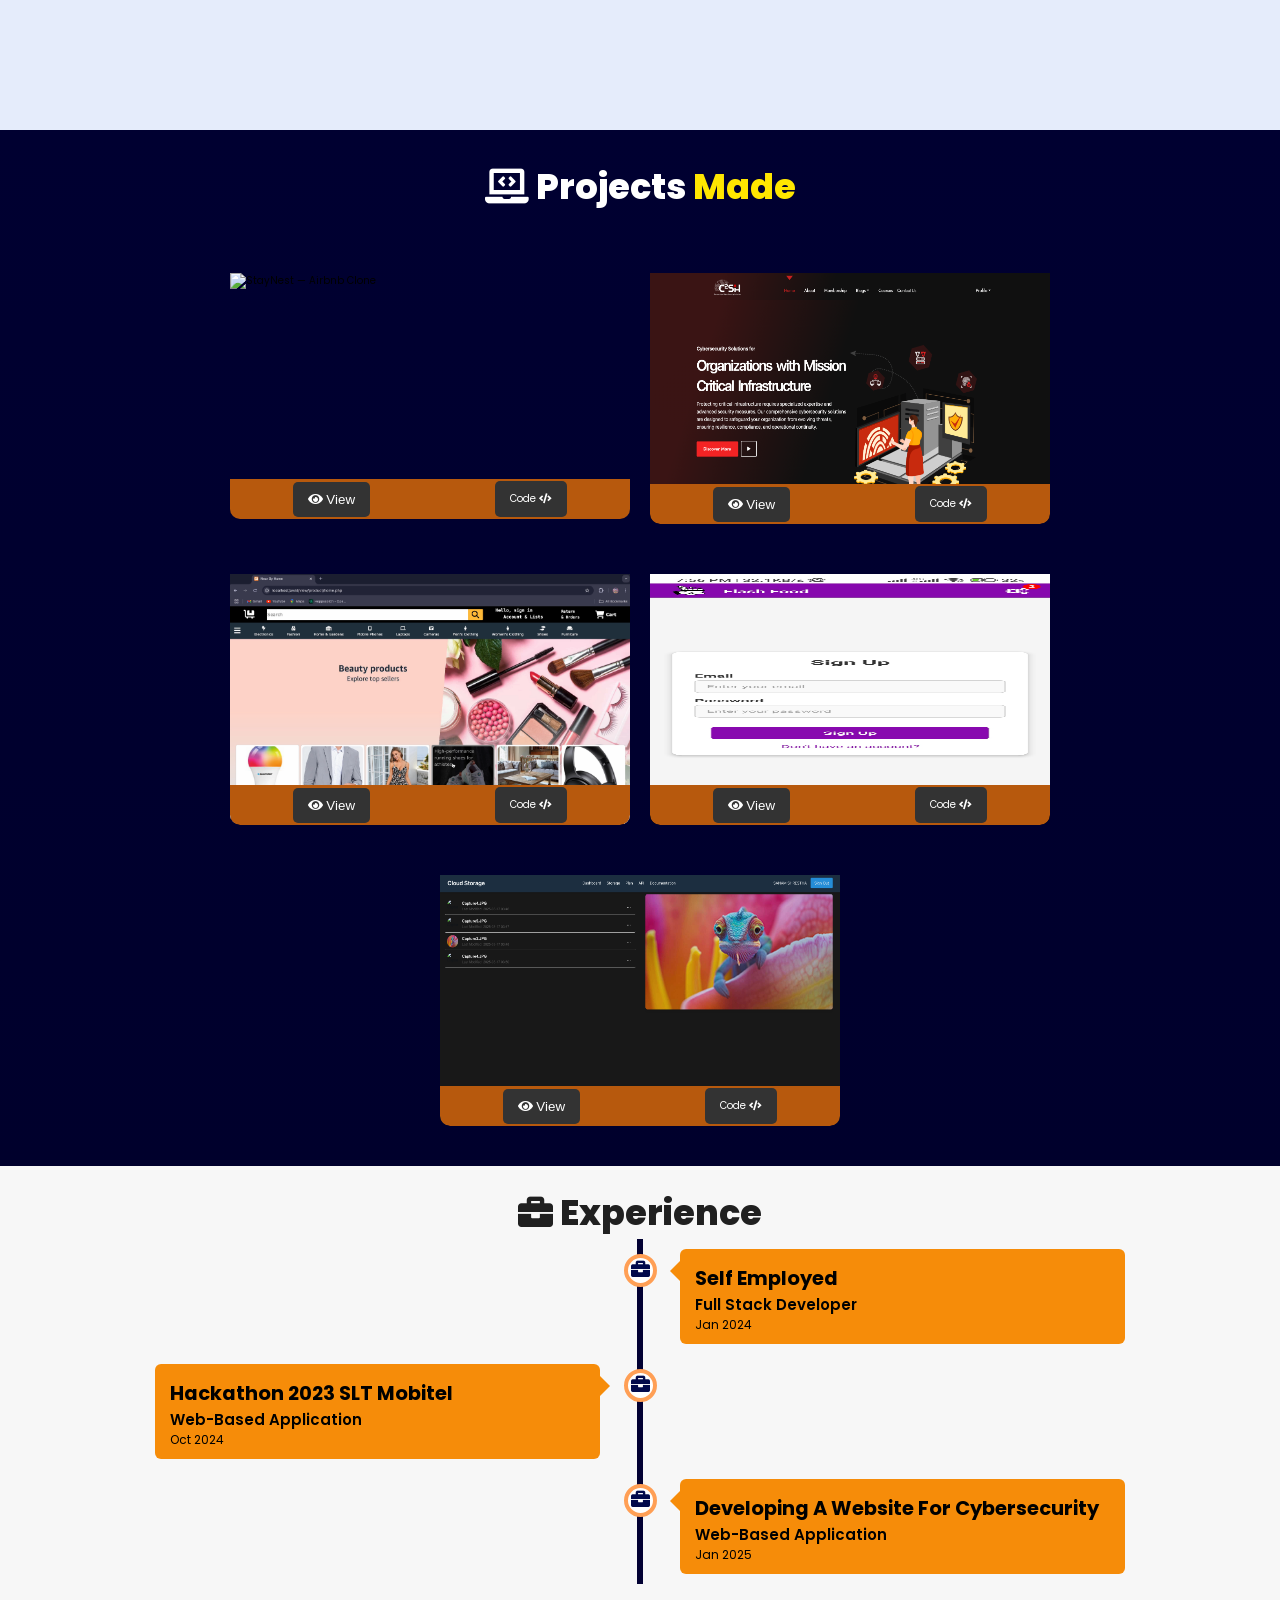
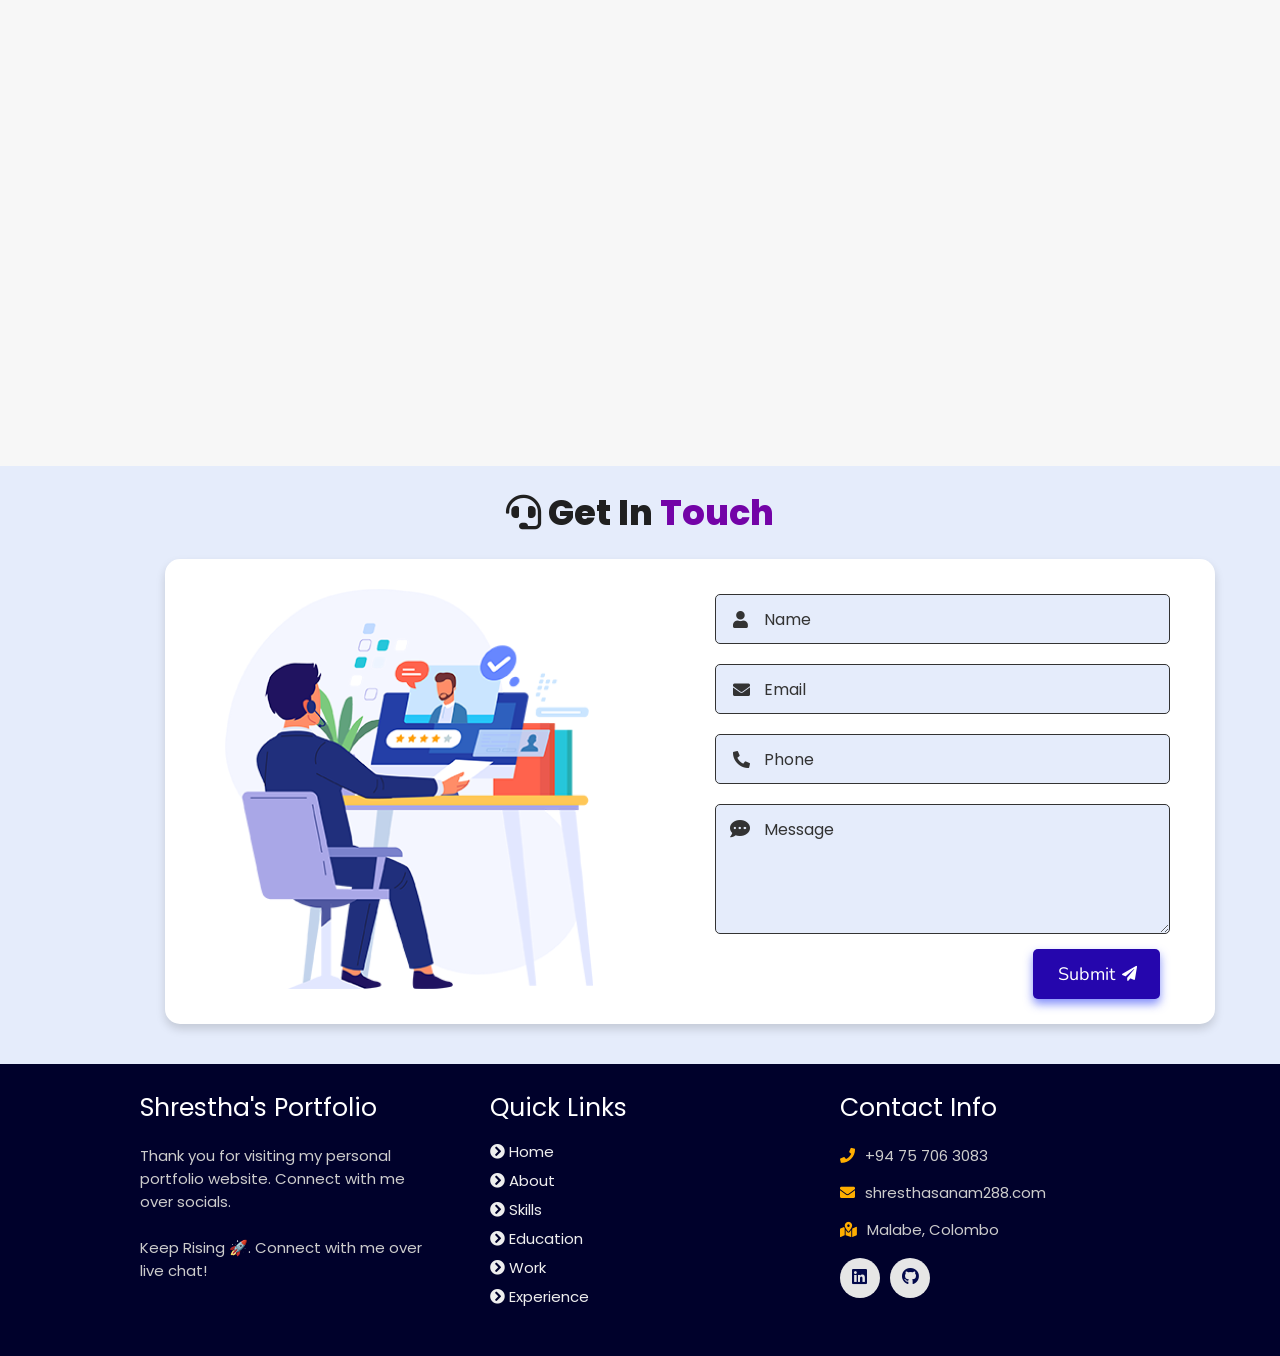
==== commit b618d81a: "Update index.html" ====
--- a/index.html
+++ b/index.html
@@ -405,3 +405,4 @@
 </html>
 
 
+
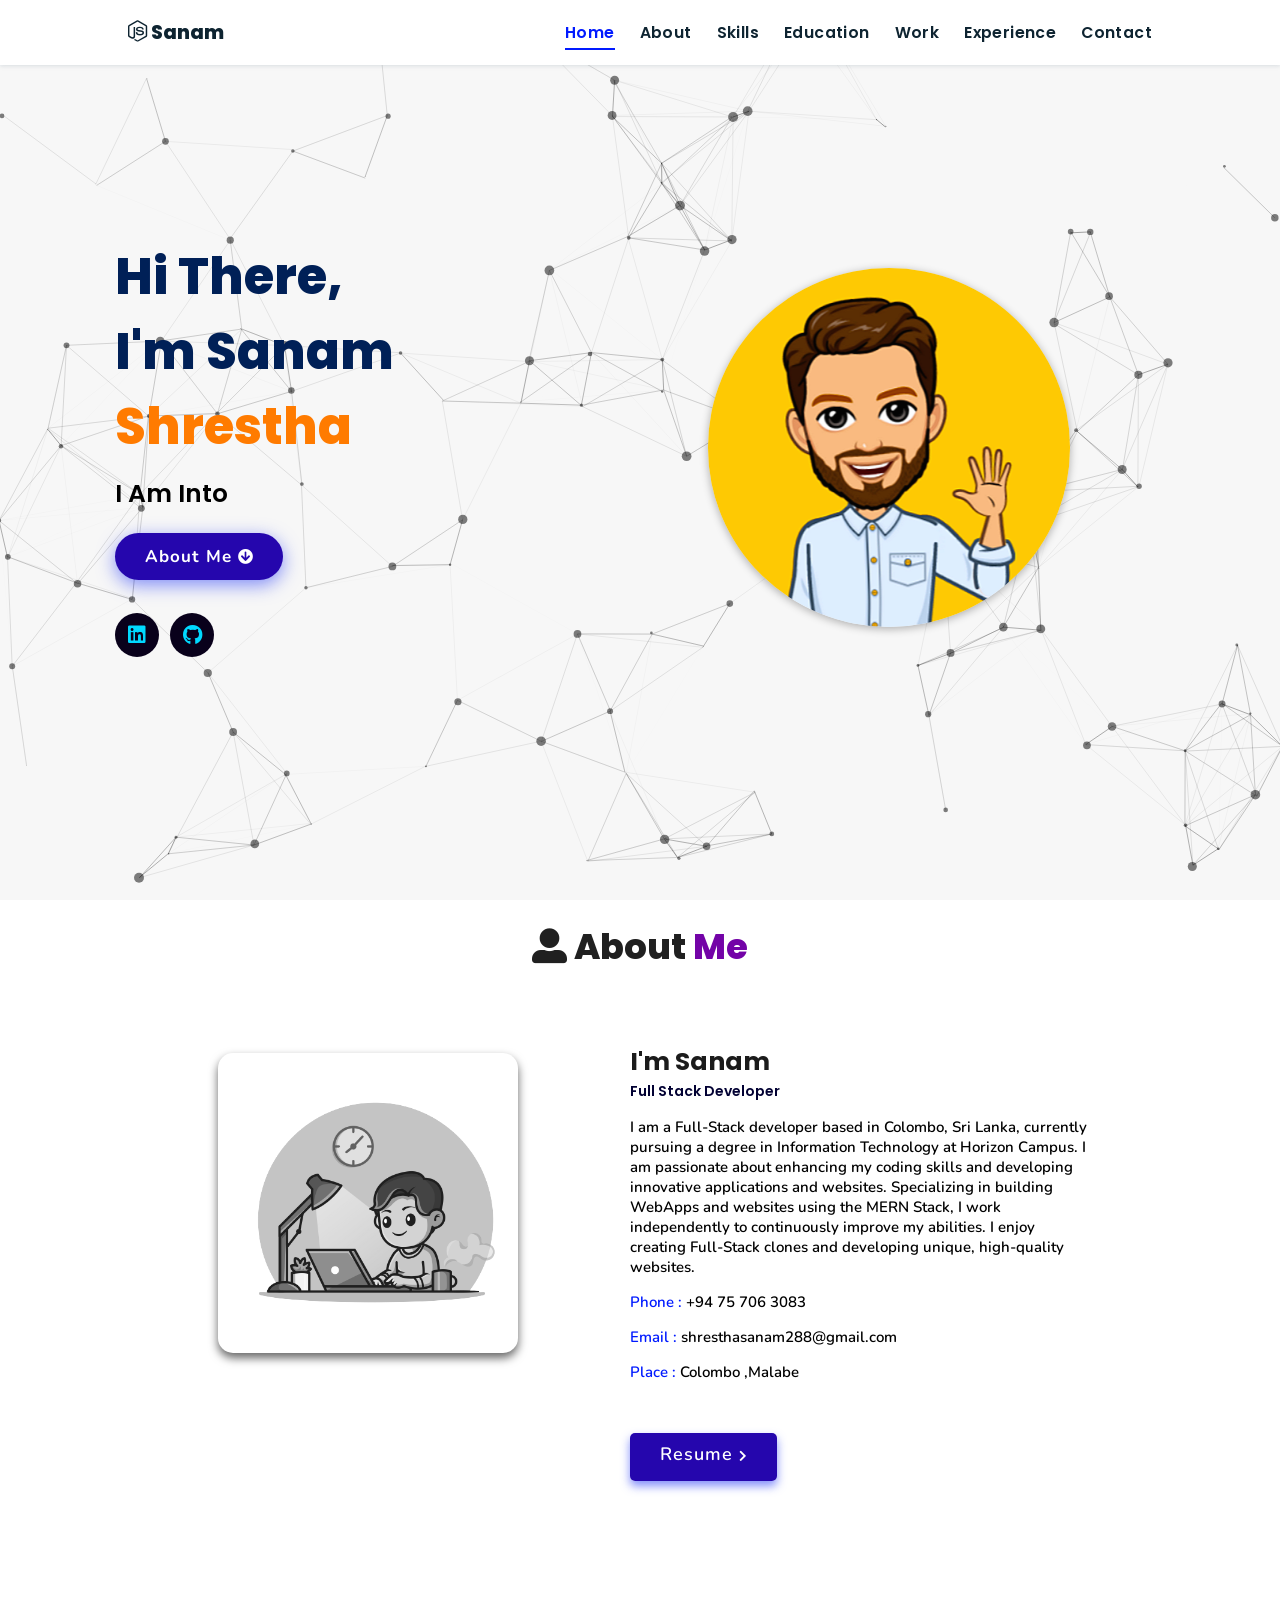
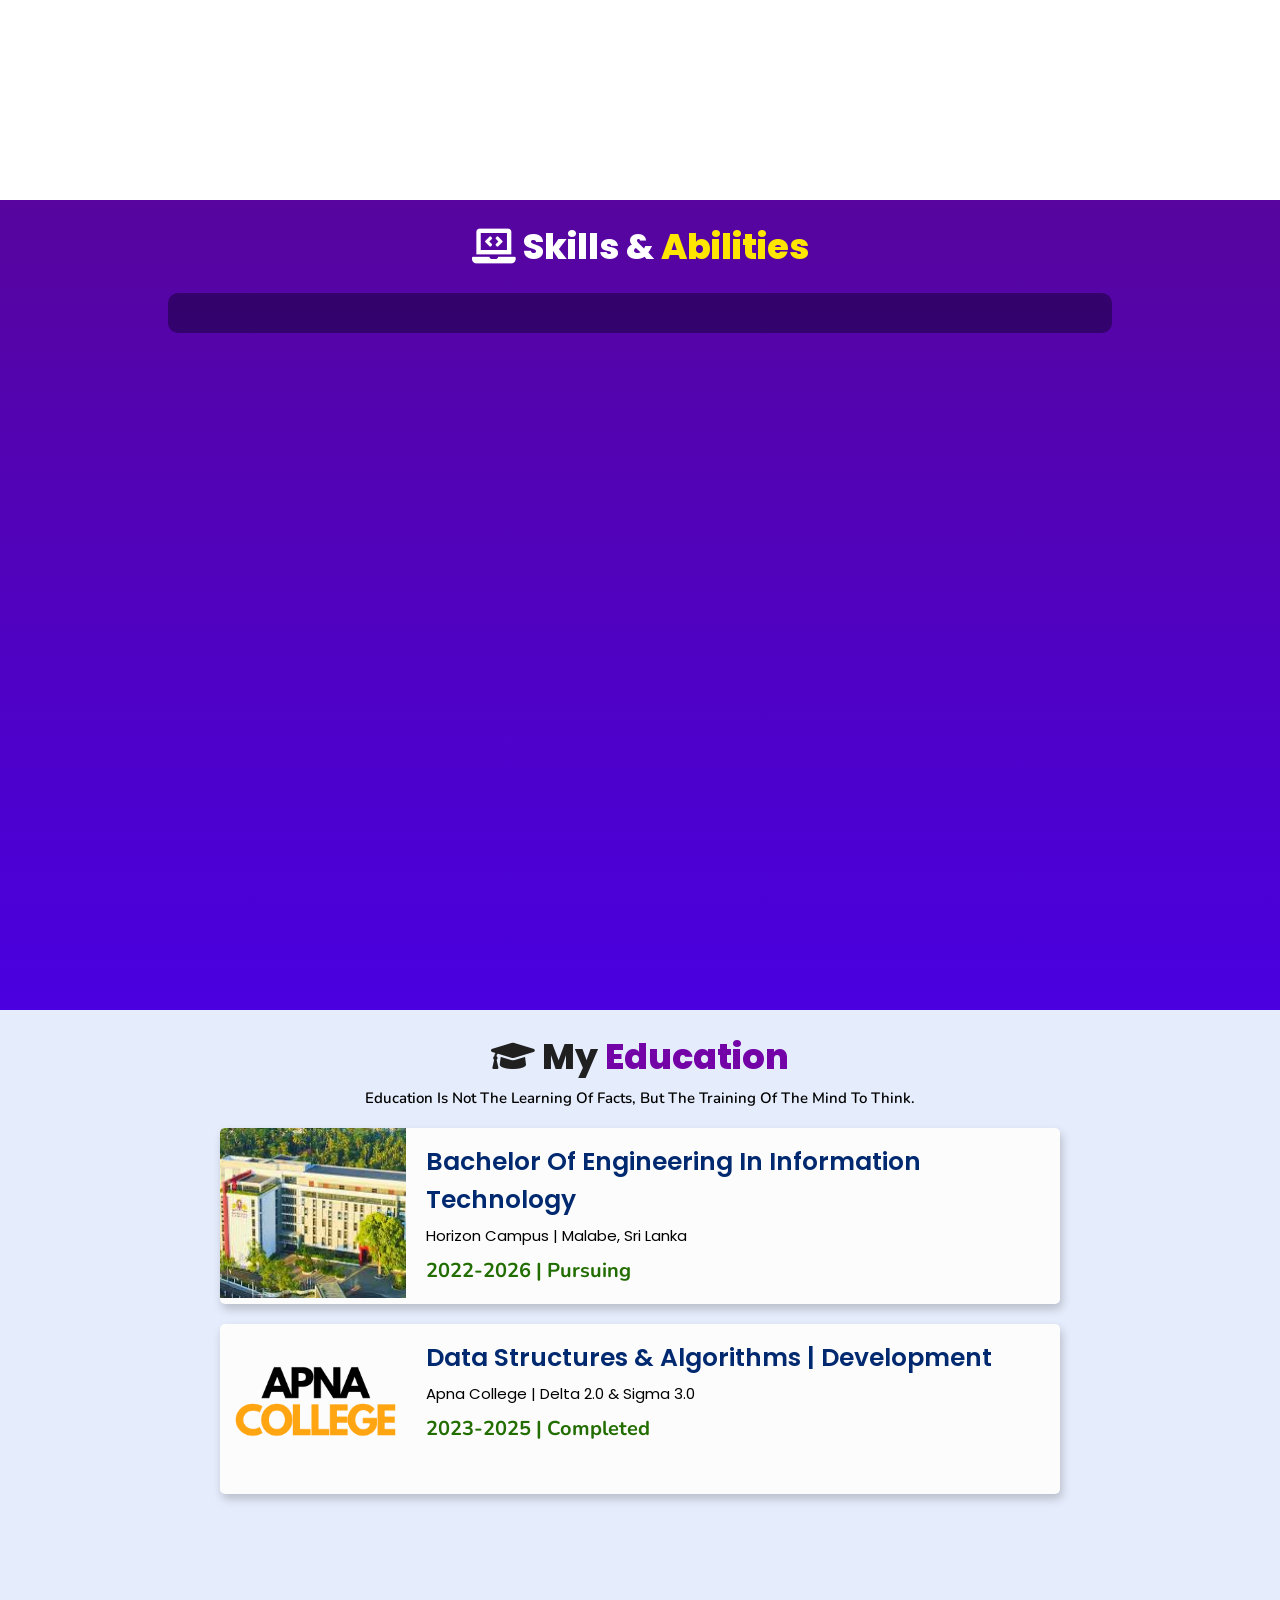
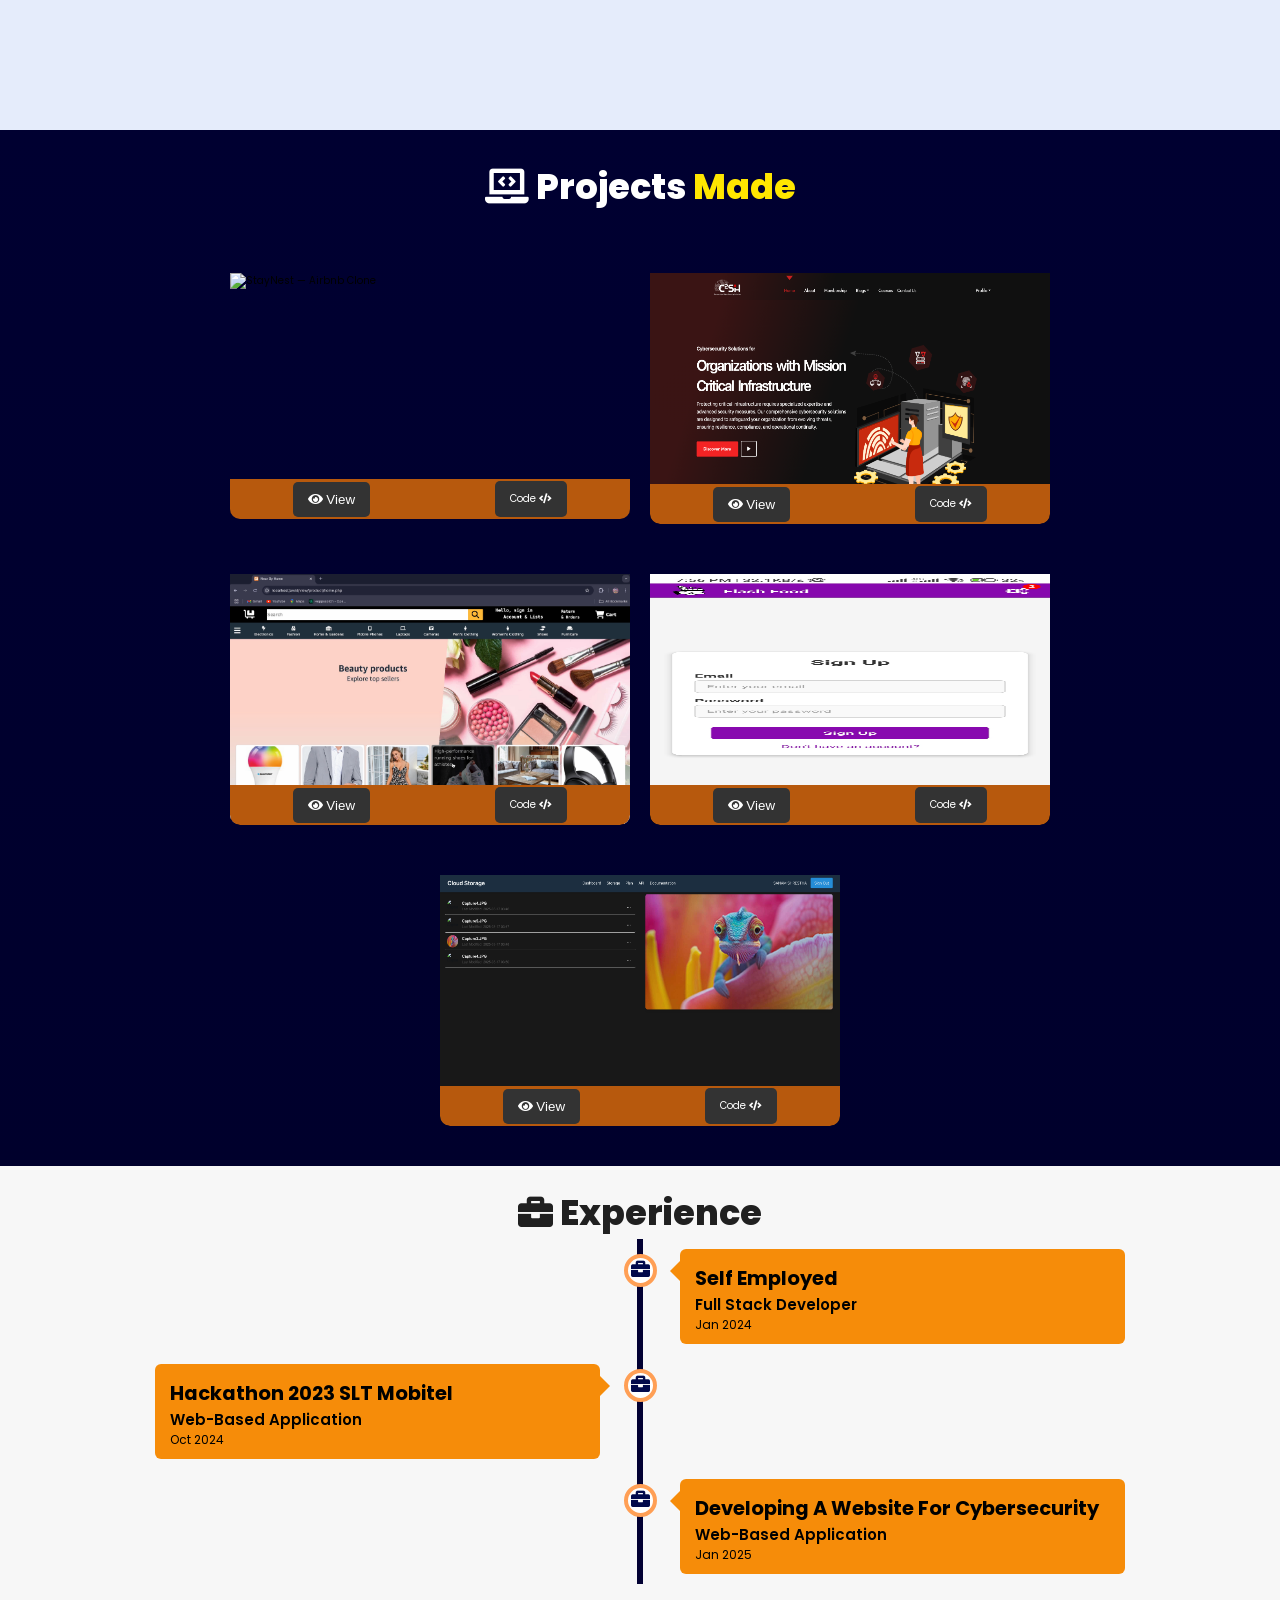
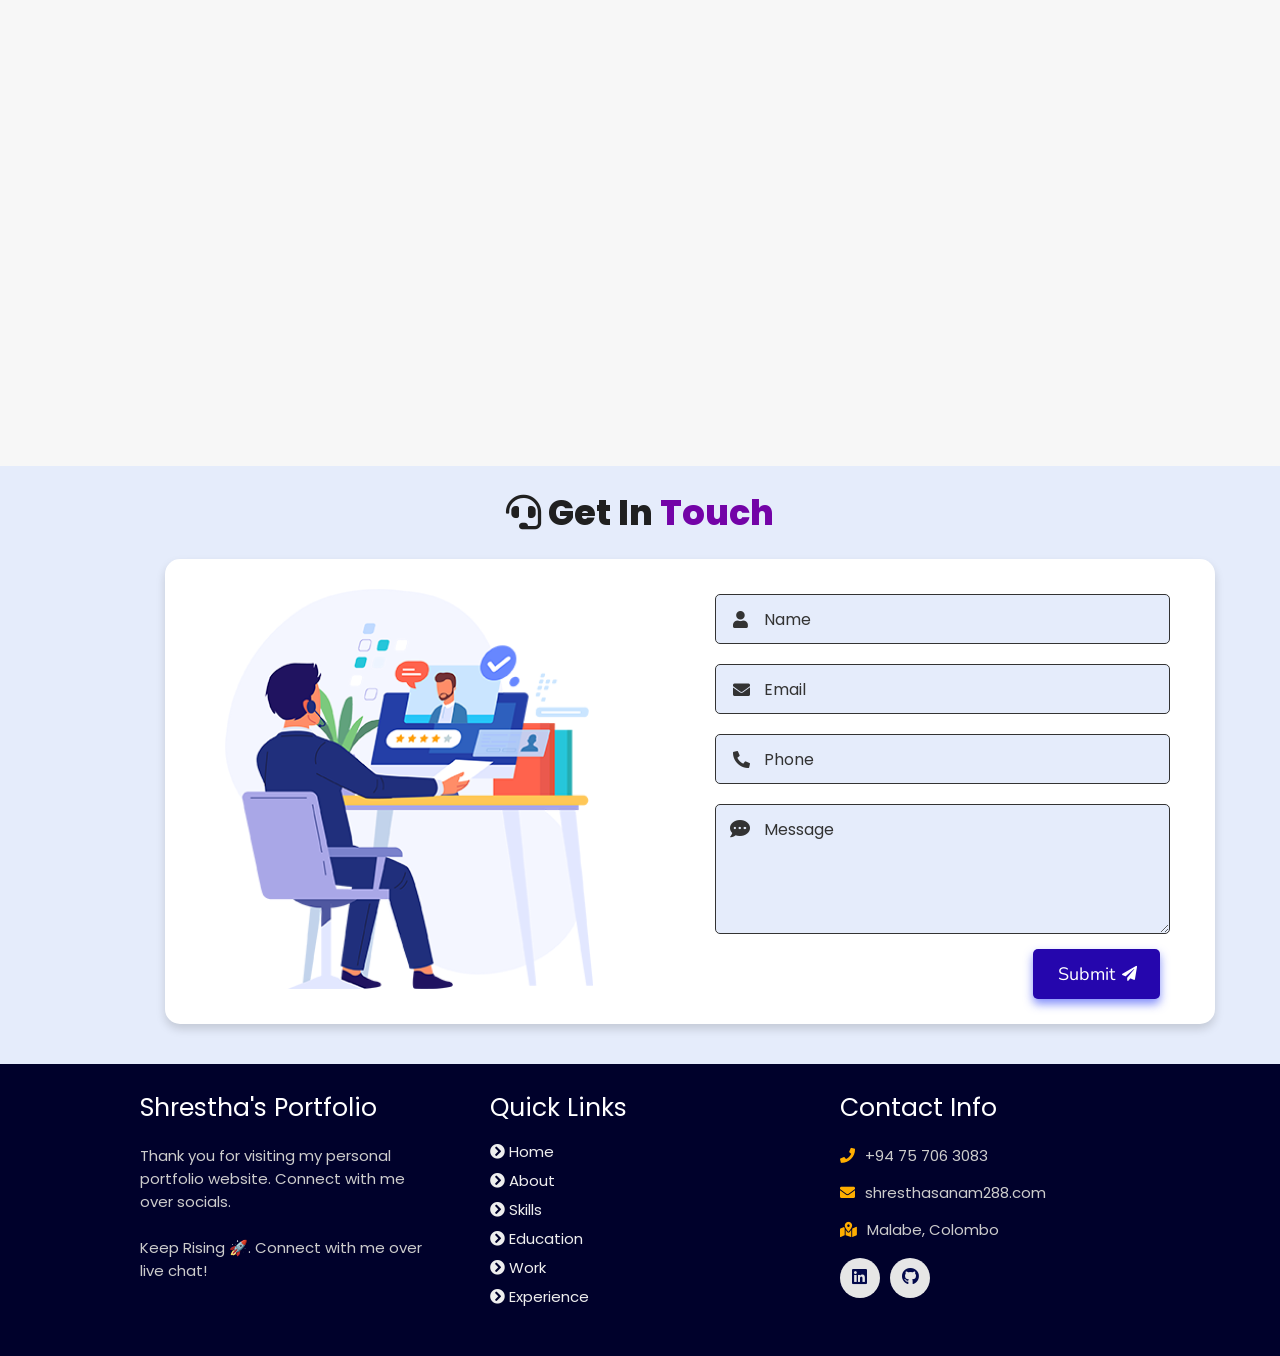
==== commit 13036478: "Update index.html" ====
--- a/index.html
+++ b/index.html
@@ -216,7 +216,7 @@
       </div>
     </div>
 
-</div>echo "# Portfolio" >> README.md
+</div>
 
 </section>
 <!-- education section ends -->
@@ -406,3 +406,4 @@
 
 
 
+
